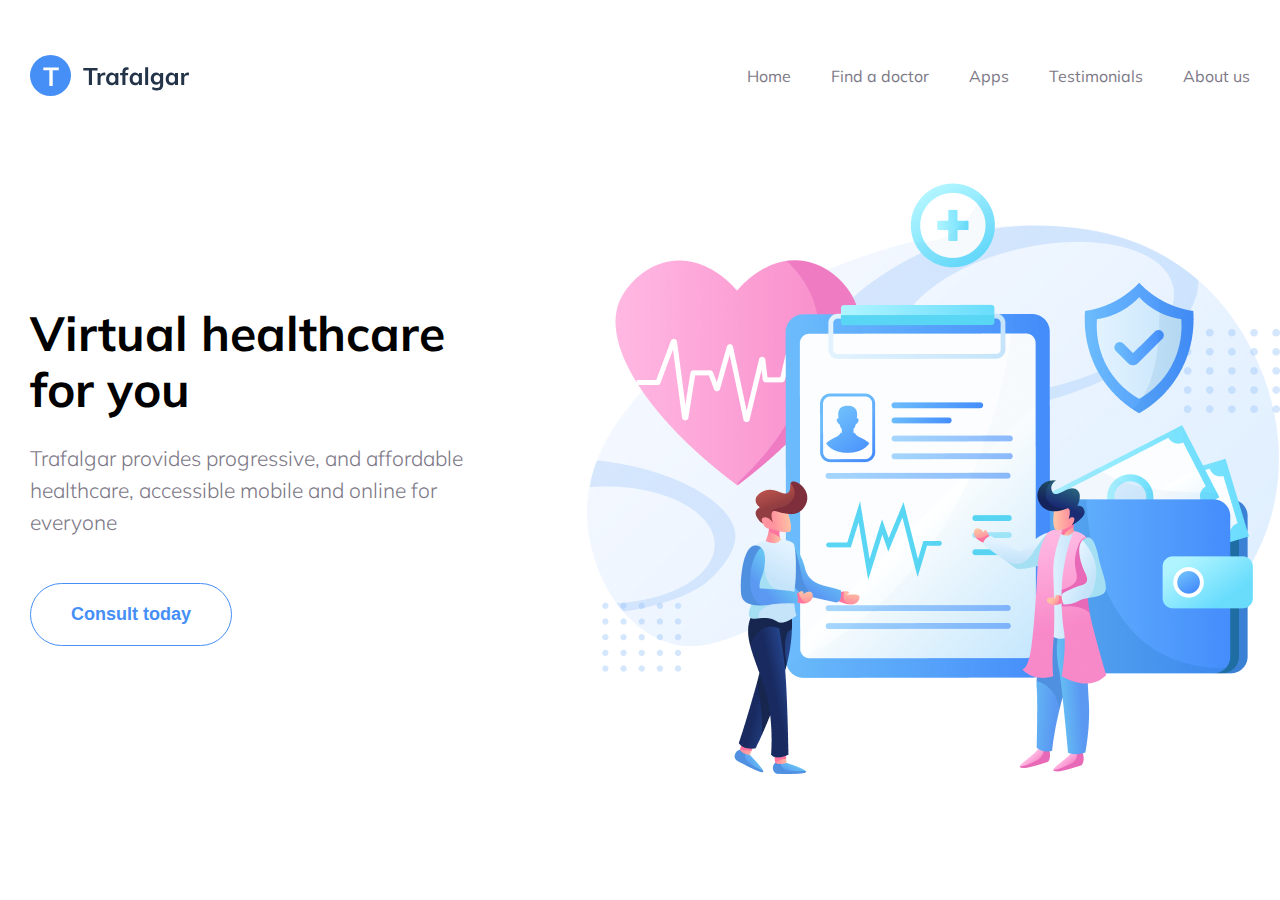
==== trafalgar/index.html @ a42e8eae "header completed" ====
<!DOCTYPE html>
<html lang="en">
<head>
    <meta charset="UTF-8">
    <meta name="viewport" content="width=device-width, initial-scale=1.0">
    <link rel="stylesheet" href="css/reset.css">
    <link rel="stylesheet" href="css/style.css">
    <link rel="preconnect" href="https://fonts.gstatic.com">
    <link href="https://fonts.googleapis.com/css2?family=Mulish:ital,wght@0,300;0,700;1,400&display=swap" rel="stylesheet">
    <title>Trafalgar</title>
</head>
<body>
    <header class="header">
        <div class="header__inner container">
            <img class="header__dots" src="img/header/dots.svg" alt="" >
            <div class="header__top">
                <img class="header__logo" src="img/header/logo.svg" alt="Logo">
                <ul class="header__menu">
                    <li class="header__item"><a href="#" class="header__link">Home</a></li>
                    <li class="header__item"><a href="#" class="header__link">Find a doctor</a></li>
                    <li class="header__item"><a href="#" class="header__link">Apps</a></li>
                    <li class="header__item"><a href="#" class="header__link">Testimonials</a></li>
                    <li class="header__item"><a href="#" class="header__link">About us</a></li>
                </ul>
            </div>
            <div class="header__bottom">
                <div class="header__bottom-left">
                    <h3 class="header__bottom-title title">
                        Virtual healthcare<br>for you
                    </h3>
                    <p class="header__bottom-text">
                        Trafalgar provides progressive, and affordable healthcare, accessible mobile and online for everyone
                    </p>
                    <button class="header__bottom-btn">
                        Consult today
                    </button>
                </div>
                <img class="header__bottom-img" src="img/header/people.png" alt="people">
            </div>
        </div>
    </header>

    
</body>
</html>
---- trafalgar/css/style.css ----
.header__bottom-btn {
  padding: 20px 40px;
  font-weight: bold;
  font-size: 18px;
  border-radius: 55px;
  color: #458FF6;
  border: 1.4px solid #458FF6;
  background-color: transparent;
  outline: none;
  cursor: pointer;
  transition: all .3s;
}

.header__bottom-btn:hover {
  background-color: #458FF6;
  color: #fff;
}

* {
  box-sizing: border-box;
}

a {
  text-decoration: none;
  color: inherit;
}

ul {
  list-style: none;
}

body {
  font-family: "Mulish";
  color: #7D7987;
}

.container {
  width: 1250px;
  margin: 0 auto;
  padding: 0 15px;
}

.title {
  font-weight: bold;
  font-size: 36px;
  line-height: 56px;
  color: #000000;
}

.header {
  padding-top: 55px;
}

.header__inner {
  position: relative;
}

.header__dots {
  position: absolute;
  top: 130px;
  left: -230px;
}

.header__top {
  display: flex;
  justify-content: space-between;
  align-items: center;
  padding-bottom: 80px;
}

.header__logo {
  display: block;
}

.header__menu {
  display: flex;
}

.header__item {
  margin-right: 40px;
  transition: all .3s;
}

.header__item:last-child {
  margin-right: 0;
}

.header__item:hover {
  color: black;
}

.header__bottom {
  display: flex;
  justify-content: space-between;
  align-items: center;
  position: relative;
}

.header__bottom-left {
  width: 40%;
}

.header__bottom-title {
  font-size: 48px;
  margin-bottom: 25px;
}

.header__bottom-text {
  font-weight: 300;
  font-size: 21px;
  line-height: 32px;
  margin-bottom: 45px;
}

.header__bottom-img {
  position: relative;
  right: -30px;
  top: 0;
}
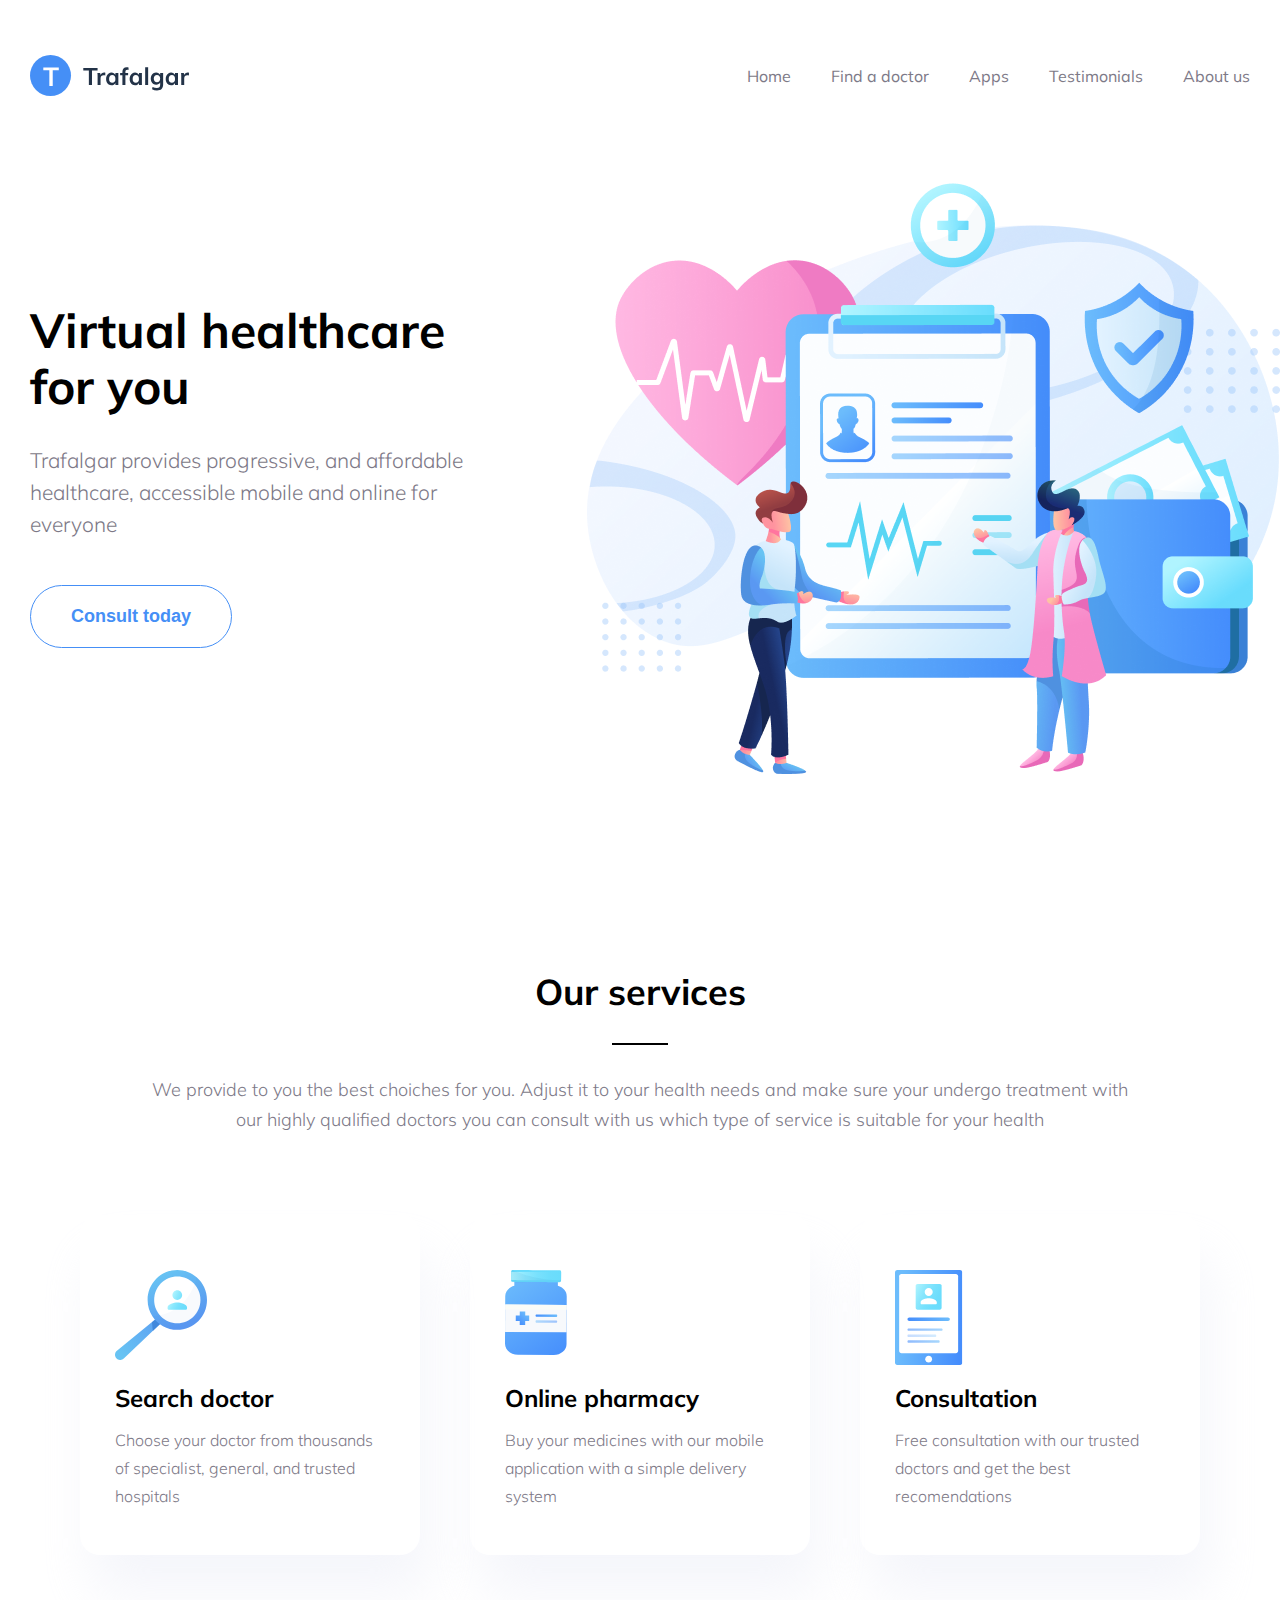
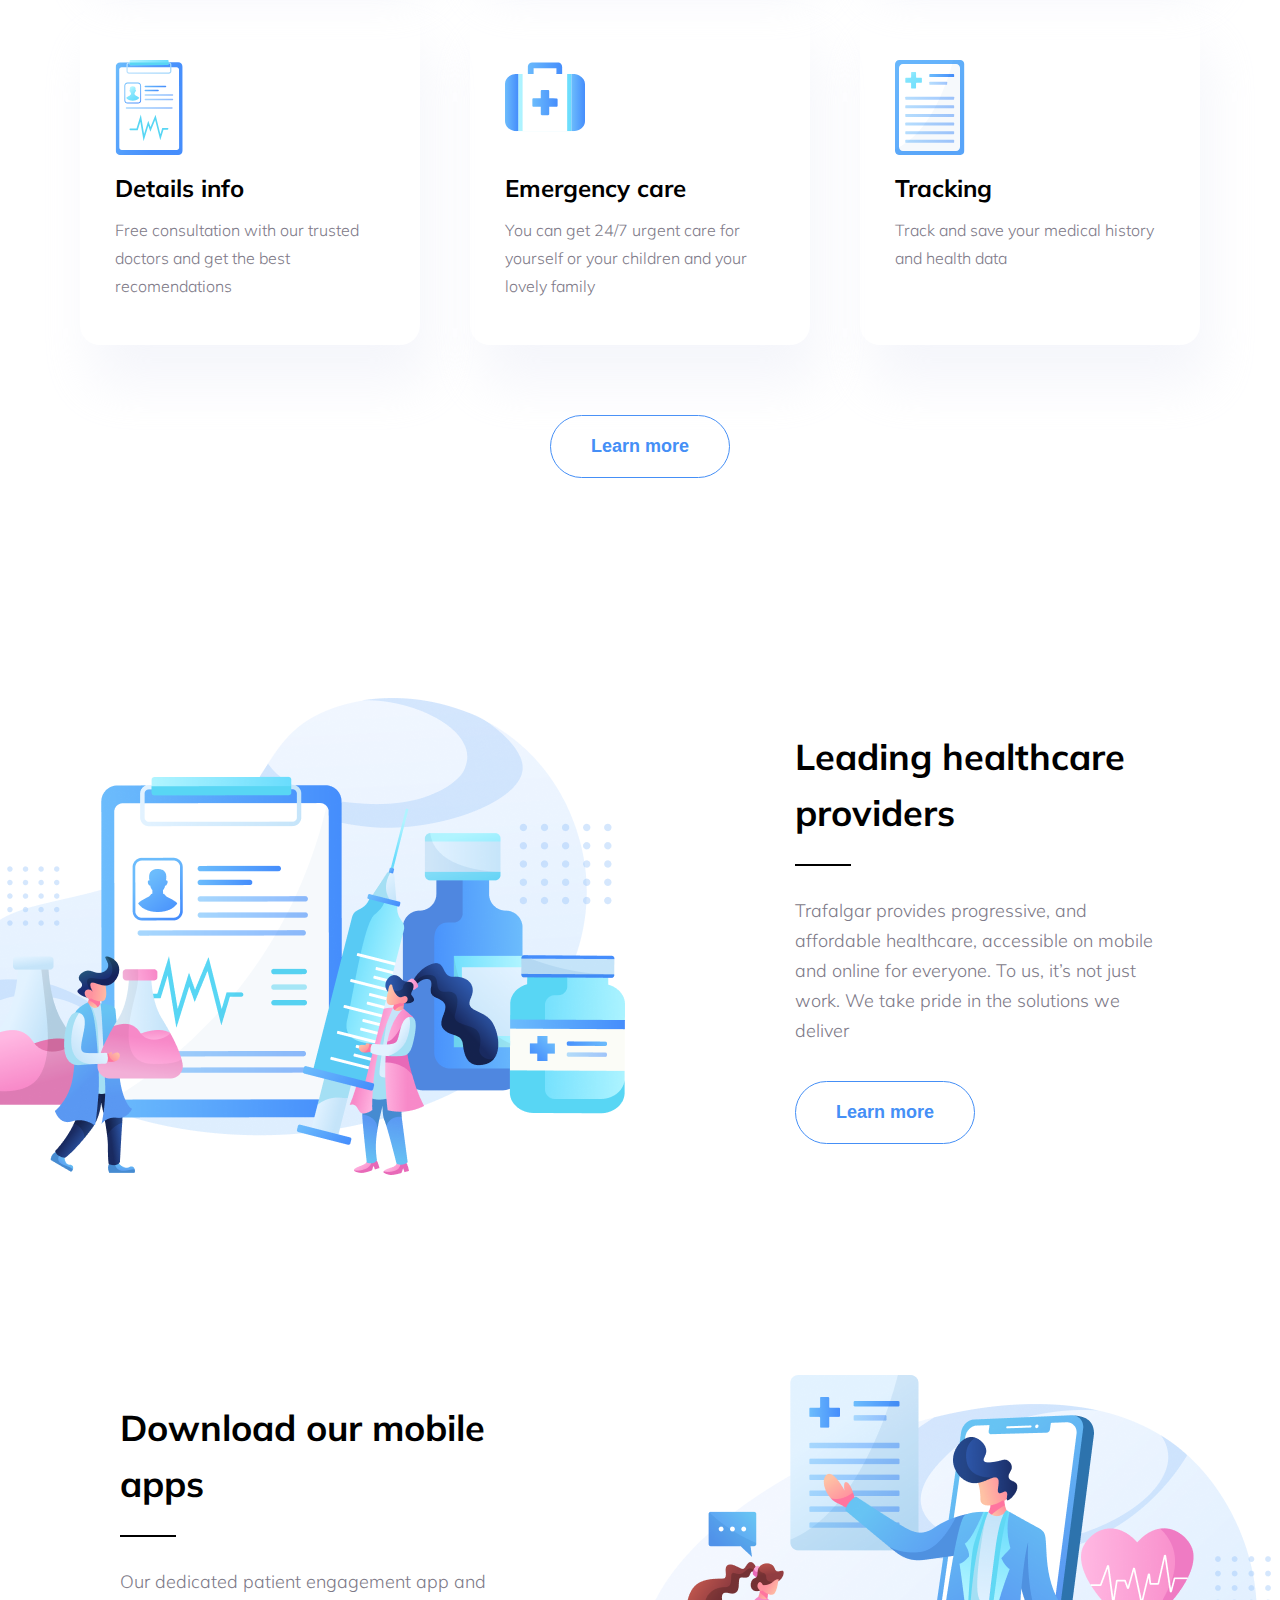
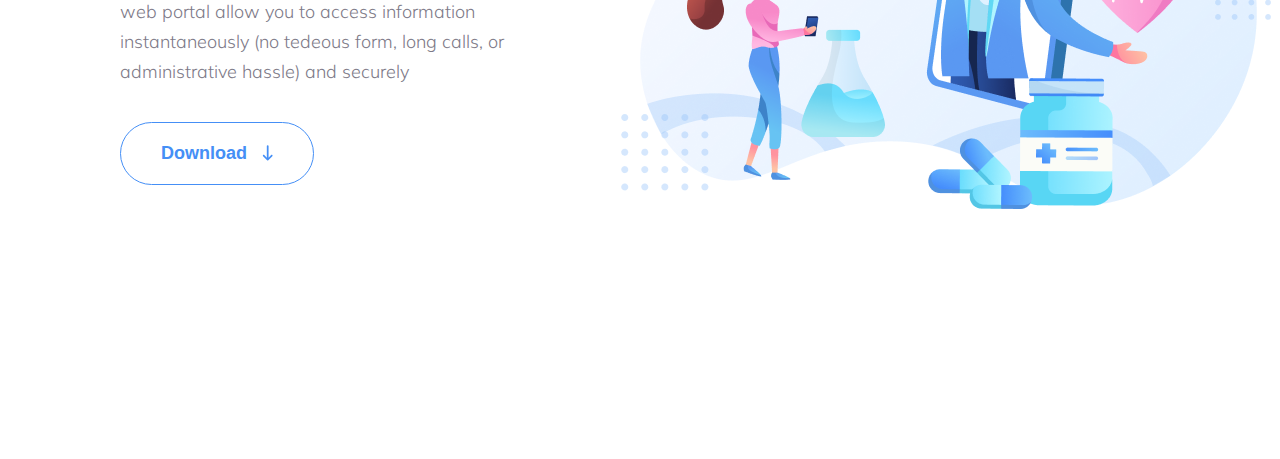
==== commit f8be42af: "added blocks" ====
--- a/trafalgar/index.html
+++ b/trafalgar/index.html
@@ -25,10 +25,10 @@
             </div>
             <div class="header__bottom">
                 <div class="header__bottom-left">
-                    <h3 class="header__bottom-title title">
-                        Virtual healthcare<br>for you
-                    </h3>
-                    <p class="header__bottom-text">
+                    <h2 class="header__bottom-title title">
+                        Virtual healthcare for you
+                    </h2>
+                    <p class="header__bottom-text text">
                         Trafalgar provides progressive, and affordable healthcare, accessible mobile and online for everyone
                     </p>
                     <button class="header__bottom-btn">
@@ -40,6 +40,122 @@
         </div>
     </header>
 
-    
+    <section class="service">
+        <div class="service__inner container">
+            <h3 class="service__title title">
+                Our services
+            </h3>
+            <p class="service__text text">
+                We provide to you the best choiches for you. Adjust it to your health needs and make sure your undergo treatment with our highly qualified doctors you can consult with us which type of service is suitable for your health
+            </p>
+            <div class="service__list">
+                <div class="service__item">
+                    <img class="service__item-img" src="img/service/1.svg" alt="" >
+                    <div>
+                        <h6 class="service__item-title">
+                            Search doctor
+                        </h6>
+                        <p class="service__item-text">
+                            Choose your doctor from thousands of specialist, general, and trusted hospitals
+                        </p>
+                    </div>
+                </div>
+                <div class="service__item">
+                    <img class="service__item-img" src="img/service/2.svg" alt="" >
+                    <div>
+                        <h6 class="service__item-title">
+                            Online pharmacy
+                        </h6>
+                        <p class="service__item-text">
+                            Buy  your medicines with our mobile application with a simple delivery system
+                        </p>
+                    </div>
+                </div>
+                <div class="service__item">
+                    <img class="service__item-img" src="img/service/3.svg" alt="" >
+                    <div>
+                        <h6 class="service__item-title">
+                            Consultation
+                        </h6>
+                        <p class="service__item-text">
+                            Free consultation with our trusted doctors and get the best recomendations
+                        </p>
+                    </div>
+                </div>
+                <div class="service__item">
+                    <img class="service__item-img" src="img/service/4.svg" alt="" >
+                    <div>
+                        <h6 class="service__item-title">
+                            Details info
+                        </h6>
+                        <p class="service__item-text">
+                            Free consultation with our trusted doctors and get the best recomendations
+                        </p>
+                    </div>
+                </div>
+                <div class="service__item">
+                    <img class="service__item-img" src="img/service/5.svg" alt="" >
+                    <div>
+                        <h6 class="service__item-title">
+                            Emergency care
+                        </h6>
+                        <p class="service__item-text">
+                            You can get 24/7 urgent care for yourself or your children and your lovely family
+                        </p>
+                    </div>
+                </div>
+                <div class="service__item">
+                    <img class="service__item-img" src="img/service/6.svg" alt="" >
+                    <div>
+                        <h6 class="service__item-title">
+                            Tracking
+                        </h6>
+                        <p class="service__item-text">
+                            Track and save your medical history and health data
+                        </p>
+                    </div>
+                </div>
+            </div>
+            <button class="service__btn">
+                Learn more
+            </button>
+        </div>
+    </section>
+
+    <section class="provider">
+        <div class="provider__inner container">
+            <div class="provider__list">
+                <div class="provider__item">
+                    <img class="provider__item-img" src="img/provider/1.png" alt="" >
+                    <div>
+                        <h3 class="provider__item-title title">
+                            Leading healthcare providers
+                        </h3>
+                        <p class="provider__item-text text">
+                            Trafalgar provides progressive, and affordable healthcare, accessible on mobile and online for everyone. To us, it’s not just work. We take pride in the solutions we deliver
+                        </p>
+                        <button class="provider__item-btn">
+                            Learn more
+                        </button>
+                    </div>
+                </div>
+                <div class="provider__item">
+                    <img class="provider__item-img" src="img/provider/2.png" alt="" >
+                    <div>
+                        <h3 class="provider__item-title title">
+                            Download our mobile apps
+                        </h3>
+                        <p class="provider__item-text text">
+                            Our dedicated patient engagement app and web portal allow you to access information instantaneously (no tedeous form, long calls, or administrative hassle) and securely
+                        </p>
+                        <button class="provider__item-btn provider__item-btn--download">
+                            <span>Download</span>
+                            <img src="img/provider/download-arrow.svg" alt="">
+                        </button>
+                    </div>
+                </div>
+            </div>
+        </div>
+    </section>
 </body>
 </html>--- a/trafalgar/css/style.css
+++ b/trafalgar/css/style.css
@@ -1,4 +1,4 @@
-.header__bottom-btn {
+.header__bottom-btn, .service__btn, .provider__item-btn {
   padding: 20px 40px;
   font-weight: bold;
   font-size: 18px;
@@ -11,7 +11,7 @@
   transition: all .3s;
 }
 
-.header__bottom-btn:hover {
+.header__bottom-btn:hover, .service__btn:hover, .provider__item-btn:hover {
   background-color: #458FF6;
   color: #fff;
 }
@@ -45,10 +45,31 @@
   font-size: 36px;
   line-height: 56px;
   color: #000000;
+  padding-bottom: 25px;
+  margin-bottom: 30px;
+  position: relative;
+}
+
+.title::after {
+  content: "";
+  position: absolute;
+  width: 56px;
+  height: 2px;
+  background-color: #000;
+  bottom: 0px;
+  left: 50%;
+  transform: translateX(-50%);
+}
+
+.text, .service__item-text {
+  font-weight: 300;
+  font-size: 18px;
+  line-height: 30px;
+  color: #7D7987;
 }
 
 .header {
-  padding-top: 55px;
+  padding: 55px 0px 90px;
 }
 
 .header__inner {
@@ -65,7 +86,7 @@
   display: flex;
   justify-content: space-between;
   align-items: center;
-  padding-bottom: 80px;
+  margin-bottom: 80px;
 }
 
 .header__logo {
@@ -100,13 +121,20 @@
   width: 40%;
 }
 
+.header__bottom .title {
+  padding-bottom: 0;
+}
+
+.header__bottom .title::after {
+  content: "";
+  width: 0;
+}
+
 .header__bottom-title {
   font-size: 48px;
-  margin-bottom: 25px;
 }
 
 .header__bottom-text {
-  font-weight: 300;
   font-size: 21px;
   line-height: 32px;
   margin-bottom: 45px;
@@ -117,3 +145,118 @@
   right: -30px;
   top: 0;
 }
+
+.service {
+  padding: 100px 0;
+}
+
+.service__title, .service__text {
+  text-align: center;
+}
+
+.service__text {
+  width: 80%;
+  margin: 0 auto;
+  margin-bottom: 80px;
+}
+
+.service__list {
+  display: grid;
+  grid-template-columns: repeat(3, 1fr);
+  gap: 50px;
+  margin: 0px 50px 70px;
+}
+
+.service__item {
+  display: grid;
+  grid-template-rows: 100px 1fr;
+  padding: 55px 45px 45px 35px;
+  box-shadow: 10px 40px 50px rgba(229, 233, 246, 0.4);
+  border-radius: 20px;
+}
+
+.service__item-title {
+  font-weight: bold;
+  font-size: 24px;
+  line-height: 56px;
+  color: #000000;
+}
+
+.service__item-text {
+  font-size: 16px;
+  line-height: 28px;
+}
+
+.service__btn {
+  display: block;
+  margin: 0 auto;
+}
+
+.provider {
+  padding: 120px 0 250px;
+}
+
+.provider__list {
+  display: grid;
+  gap: 200px;
+}
+
+.provider__item {
+  display: flex;
+  align-items: center;
+}
+
+.provider__item-img {
+  position: relative;
+  margin-right: 115px;
+}
+
+.provider__item-text {
+  margin-bottom: 35px;
+}
+
+.provider__item-btn--download {
+  display: flex;
+  align-items: center;
+}
+
+.provider__item-btn--download > span {
+  display: block;
+  margin-right: 15px;
+}
+
+.provider__item-btn--download > img {
+  display: block;
+}
+
+.provider__item-btn--download:hover > img {
+  content: url("../img/provider/download-arrow2.svg");
+}
+
+.provider__item:nth-child(odd) > div {
+  margin-right: 75px;
+}
+
+.provider__item:nth-child(odd) > img {
+  left: -55px;
+}
+
+.provider__item:nth-child(even) {
+  flex-direction: row-reverse;
+  justify-content: space-between;
+}
+
+.provider__item:nth-child(even) > div {
+  margin-left: 90px;
+  margin-right: 70px;
+}
+
+.provider__item:nth-child(even) > img {
+  right: -25px;
+  margin-right: 0;
+}
+
+.provider__item .title::after {
+  content: "";
+  left: 28px;
+}
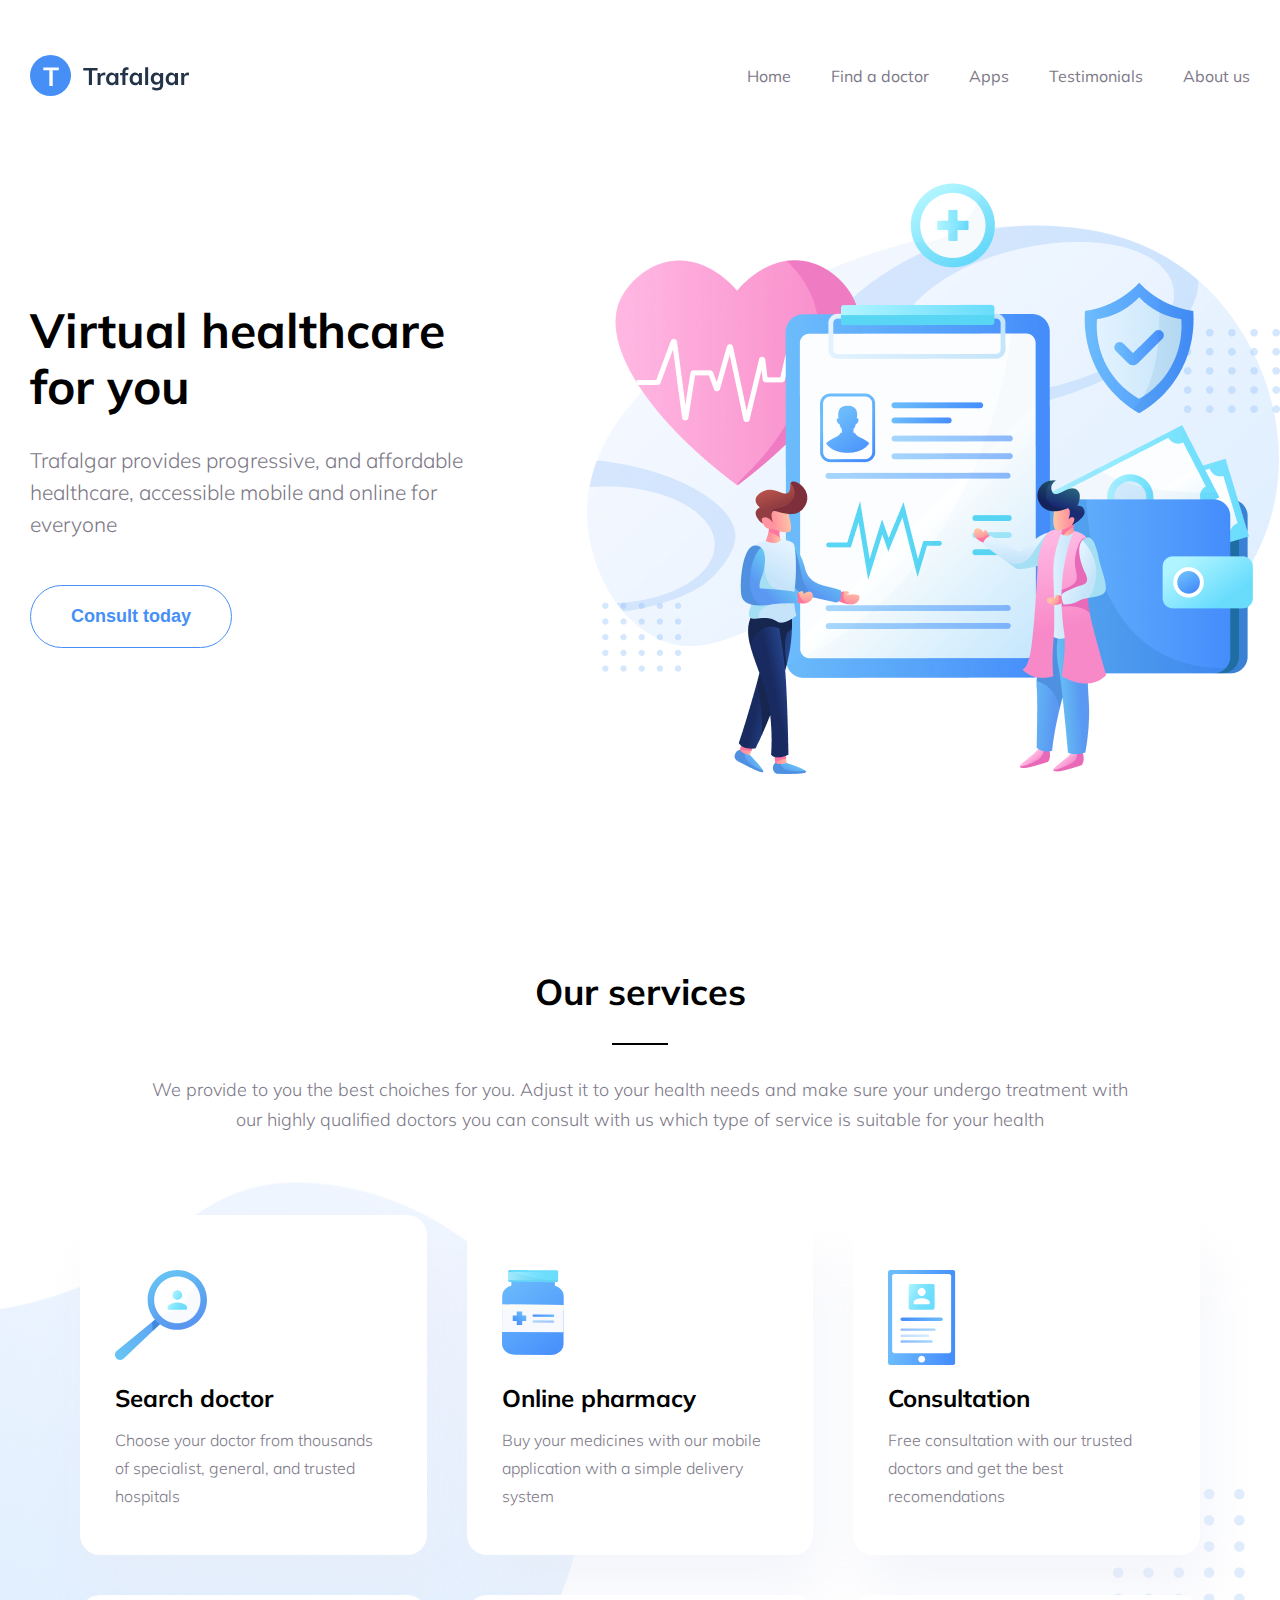
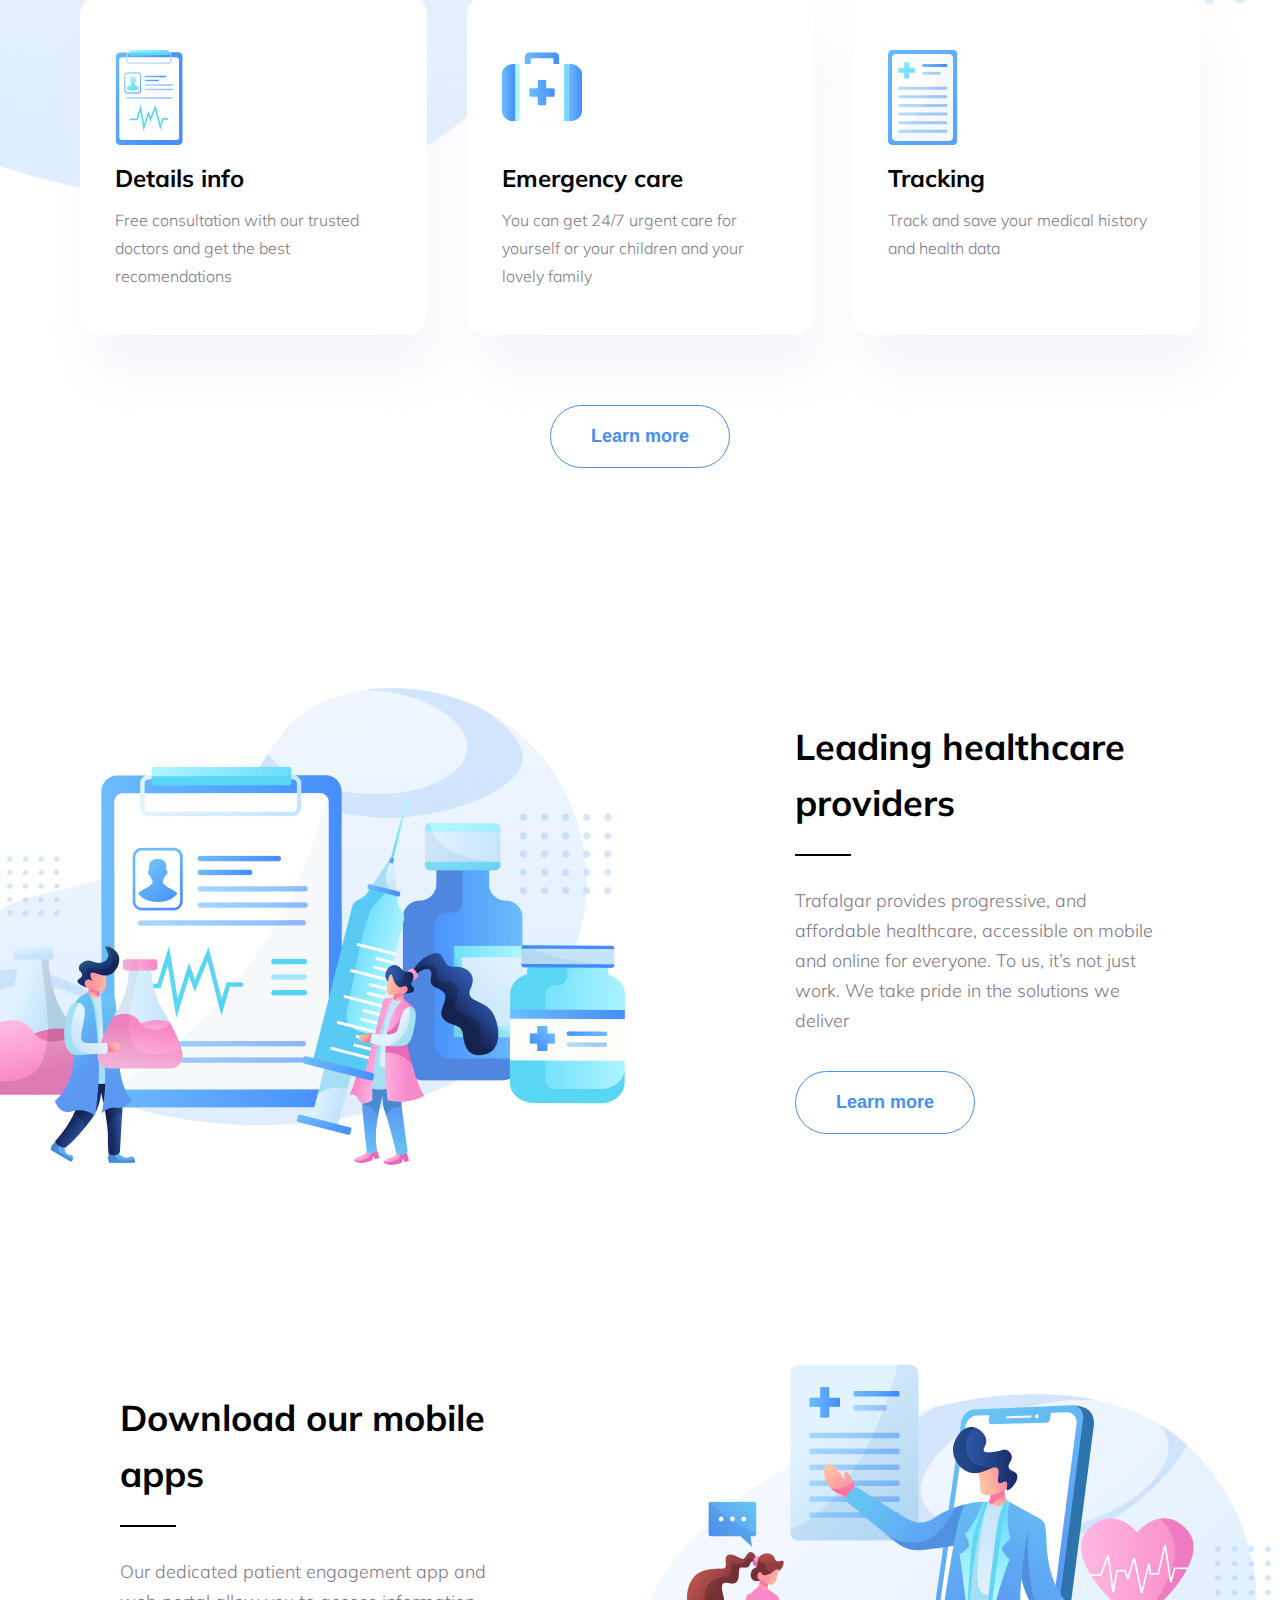
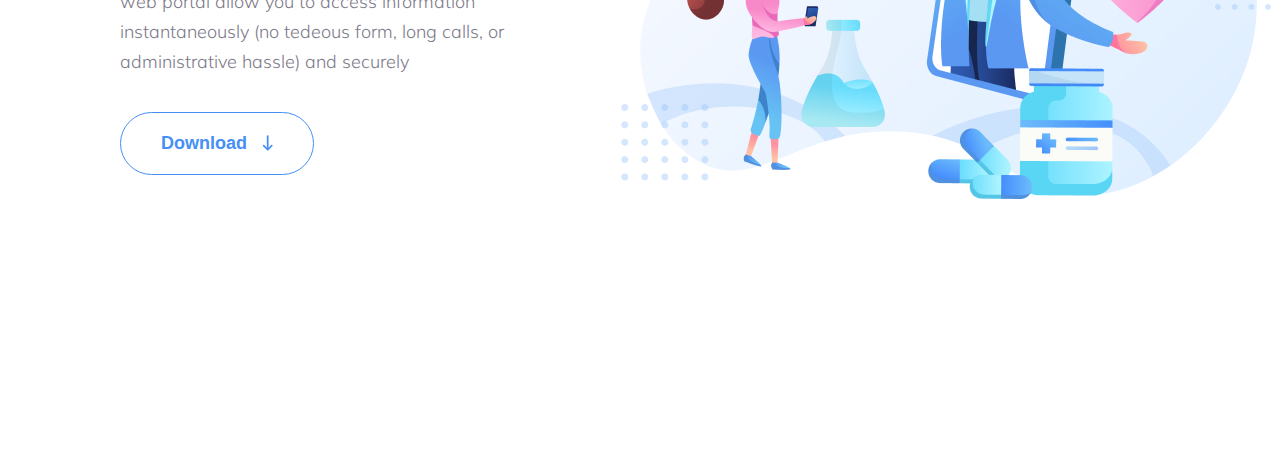
==== commit b35ebd06: "added bg" ====
--- a/trafalgar/index.html
+++ b/trafalgar/index.html
@@ -42,6 +42,8 @@
 
     <section class="service">
         <div class="service__inner container">
+            
+
             <h3 class="service__title title">
                 Our services
             </h3>
@@ -119,6 +121,9 @@
             <button class="service__btn">
                 Learn more
             </button>
+            
+            <img class="service__inner-dots" src="img/service/dots.png" alt="">
+            <img class="service__inner-drop" src="img/service/bg-img.png" alt="">
         </div>
     </section>
 
--- a/trafalgar/css/style.css
+++ b/trafalgar/css/style.css
@@ -150,6 +150,25 @@
   padding: 100px 0;
 }
 
+.service__inner {
+  position: relative;
+}
+
+.service__inner-dots {
+  position: absolute;
+  right: 20px;
+  bottom: 42%;
+  z-index: -1;
+}
+
+.service__inner-drop {
+  position: absolute;
+  top: 45%;
+  transform: translateY(-45%);
+  left: -30%;
+  z-index: -1;
+}
+
 .service__title, .service__text {
   text-align: center;
 }
@@ -163,7 +182,7 @@
 .service__list {
   display: grid;
   grid-template-columns: repeat(3, 1fr);
-  gap: 50px;
+  gap: 40px;
   margin: 0px 50px 70px;
 }
 
@@ -172,6 +191,7 @@
   grid-template-rows: 100px 1fr;
   padding: 55px 45px 45px 35px;
   box-shadow: 10px 40px 50px rgba(229, 233, 246, 0.4);
+  background: #FFFFFF;
   border-radius: 20px;
 }
 
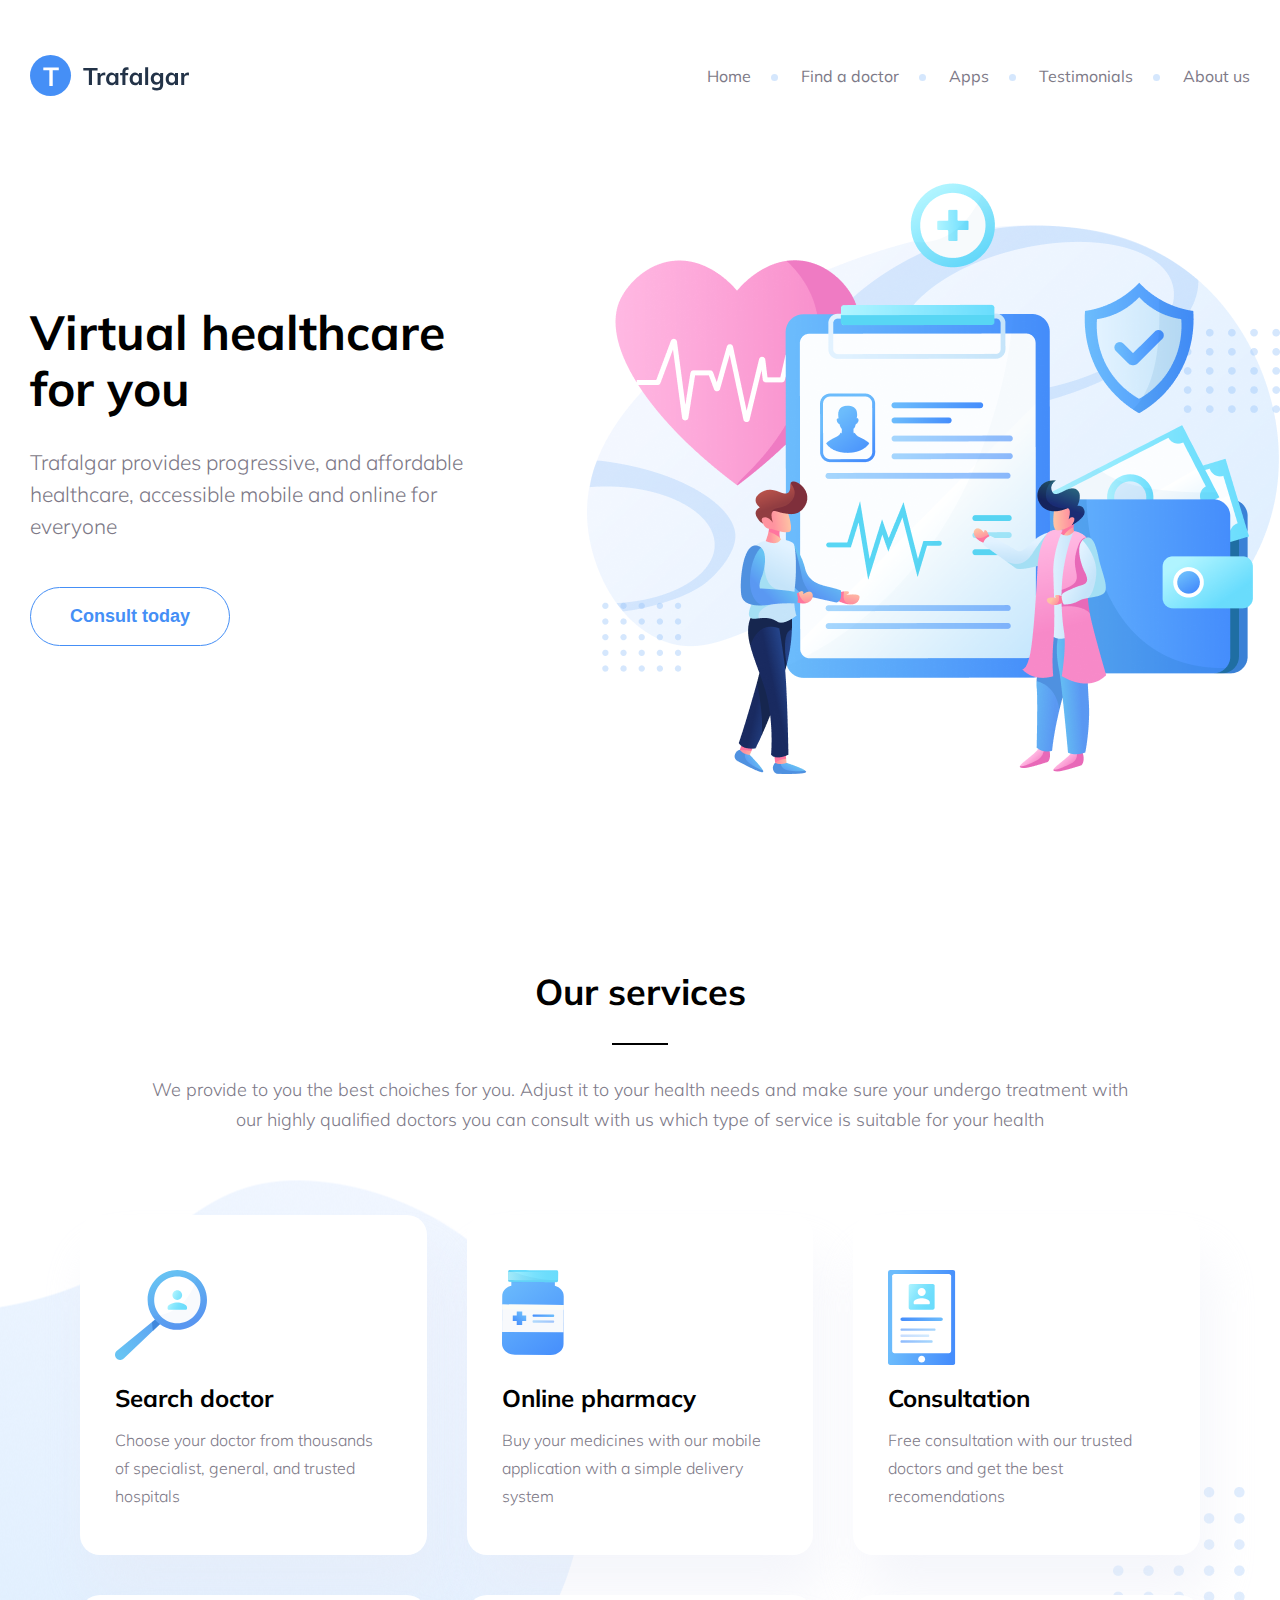
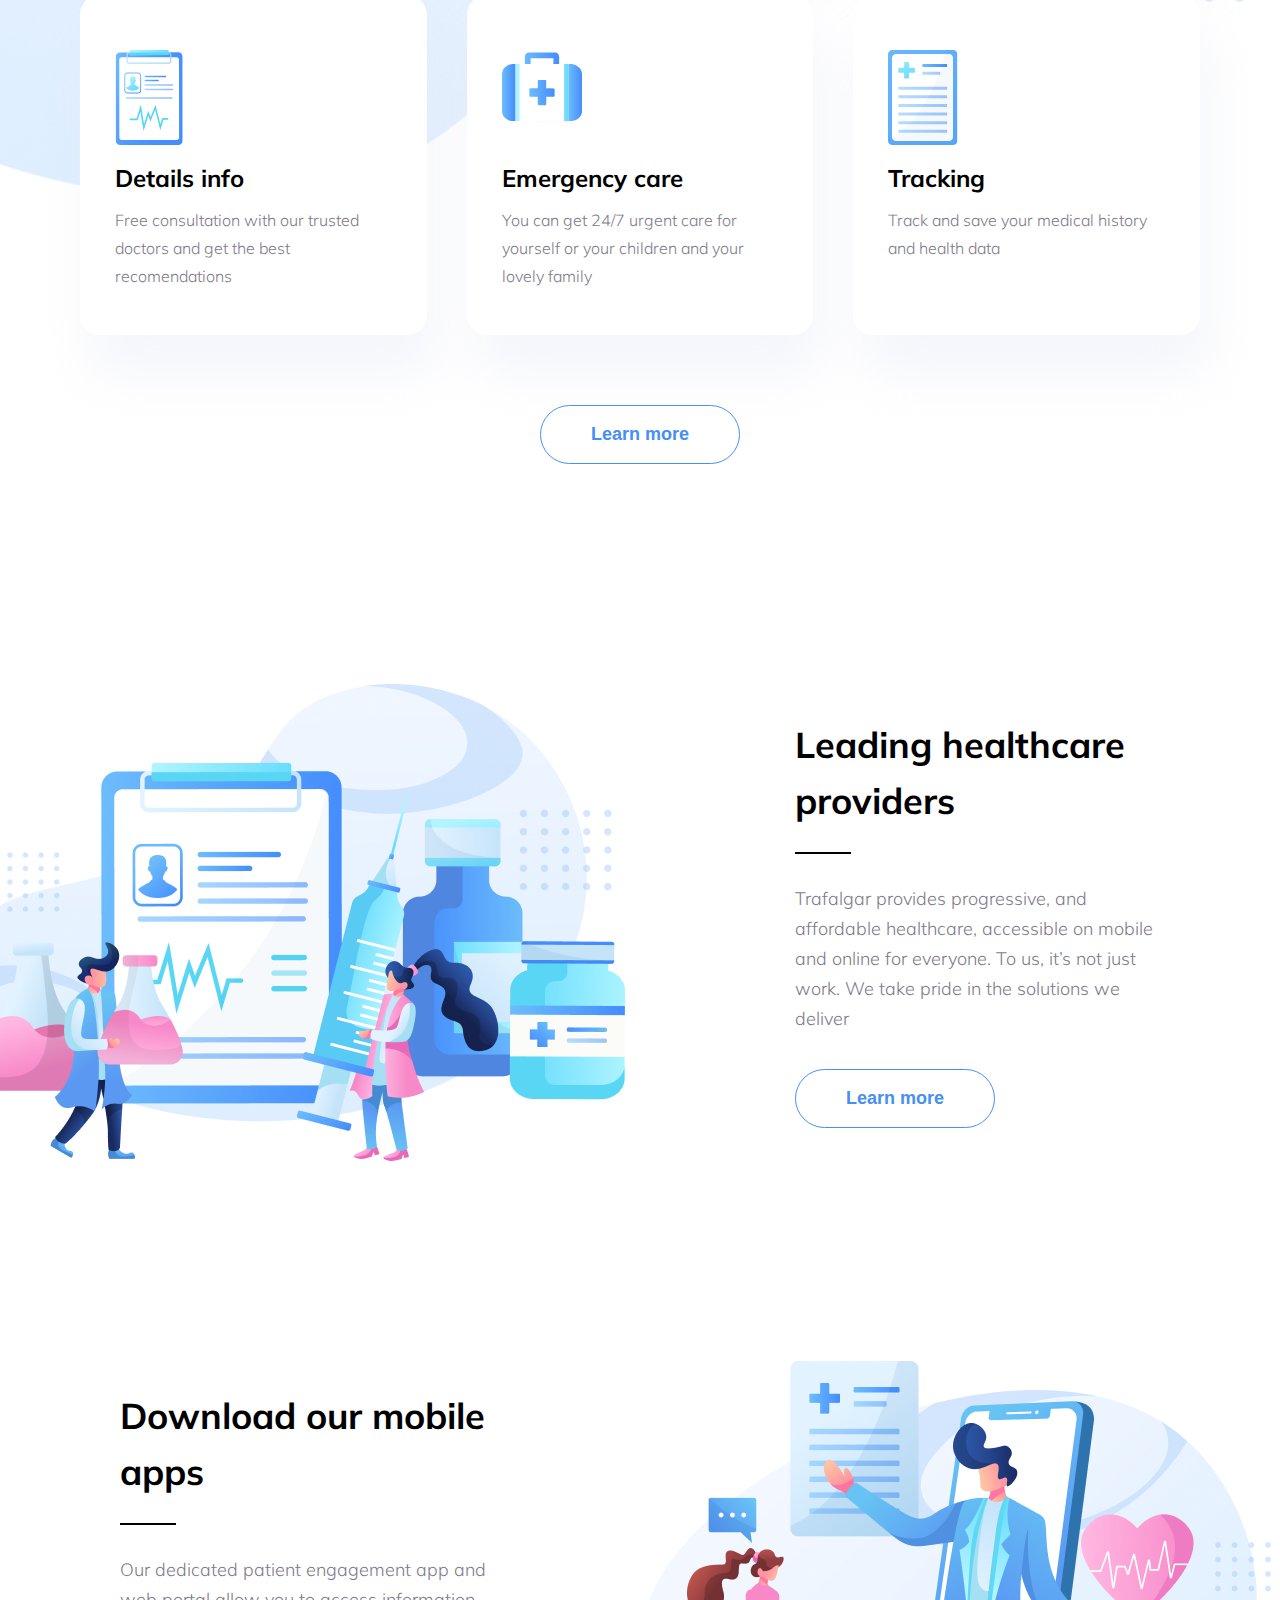
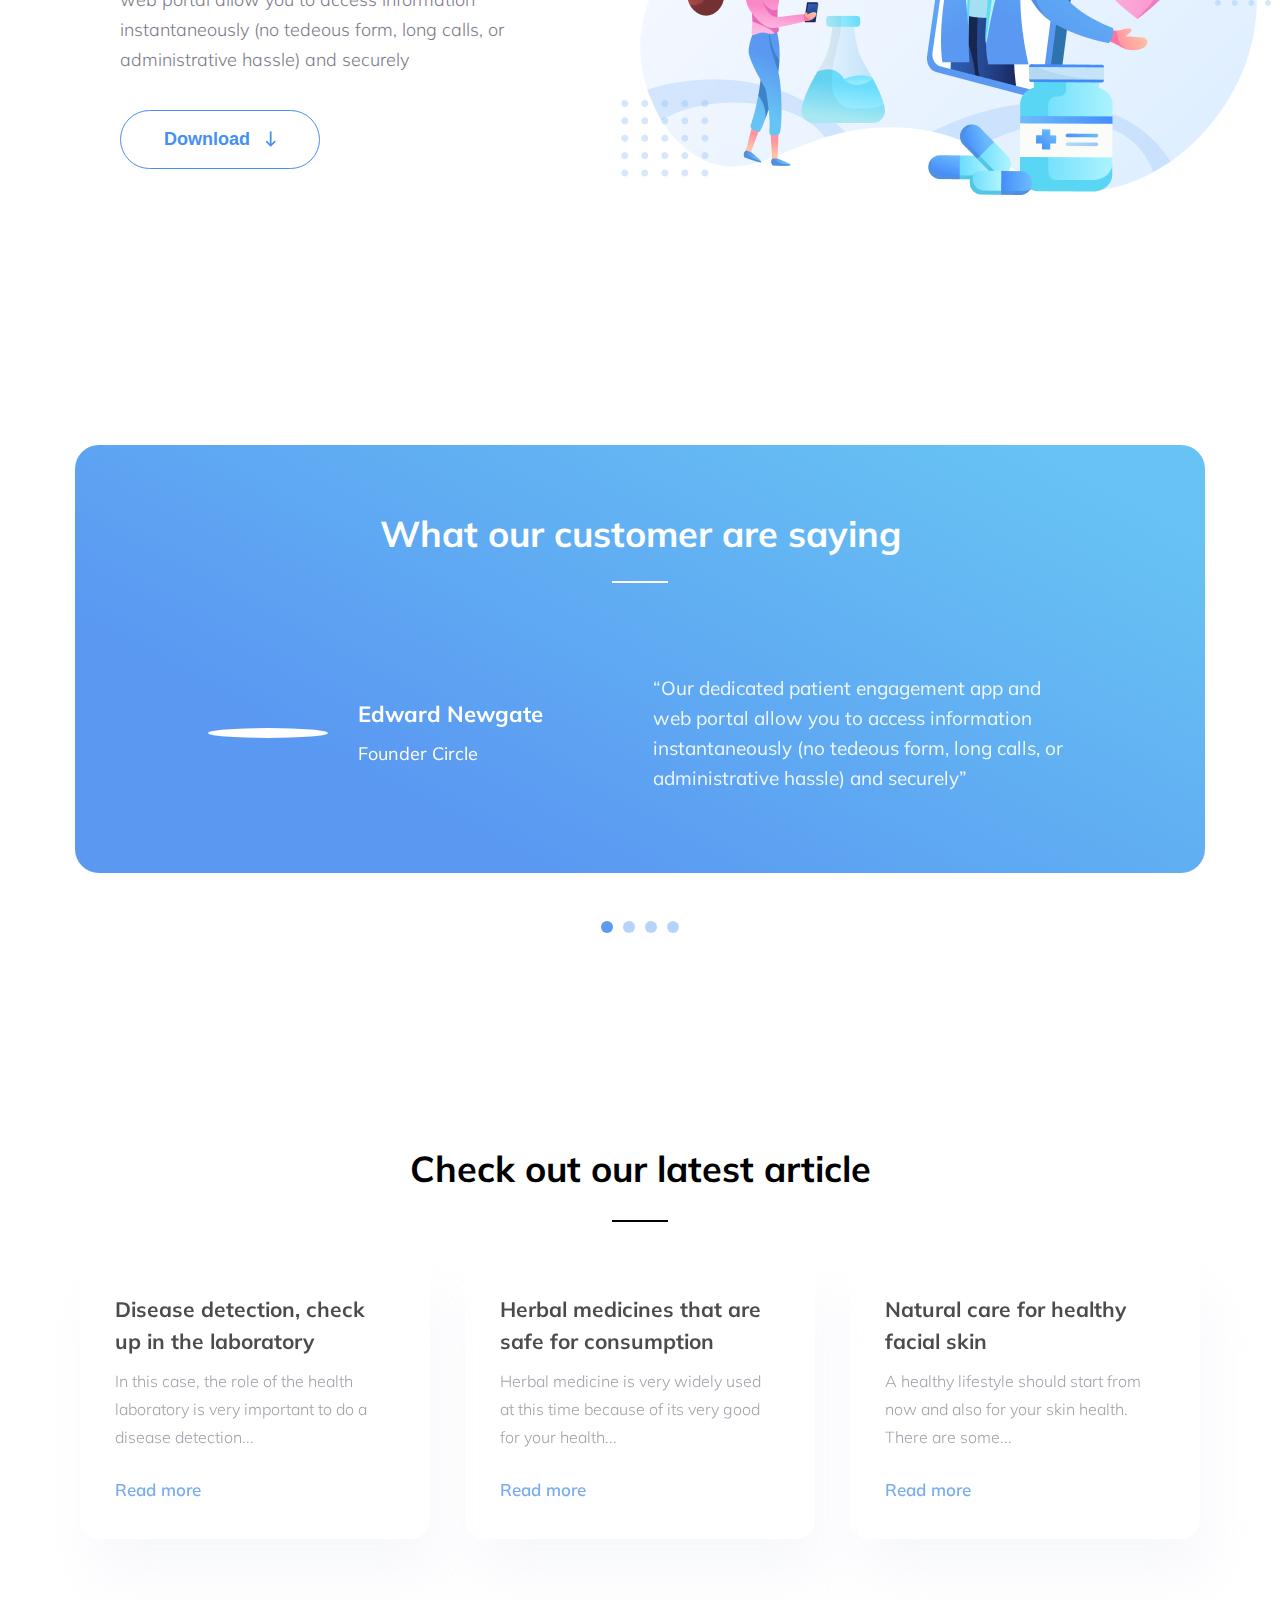
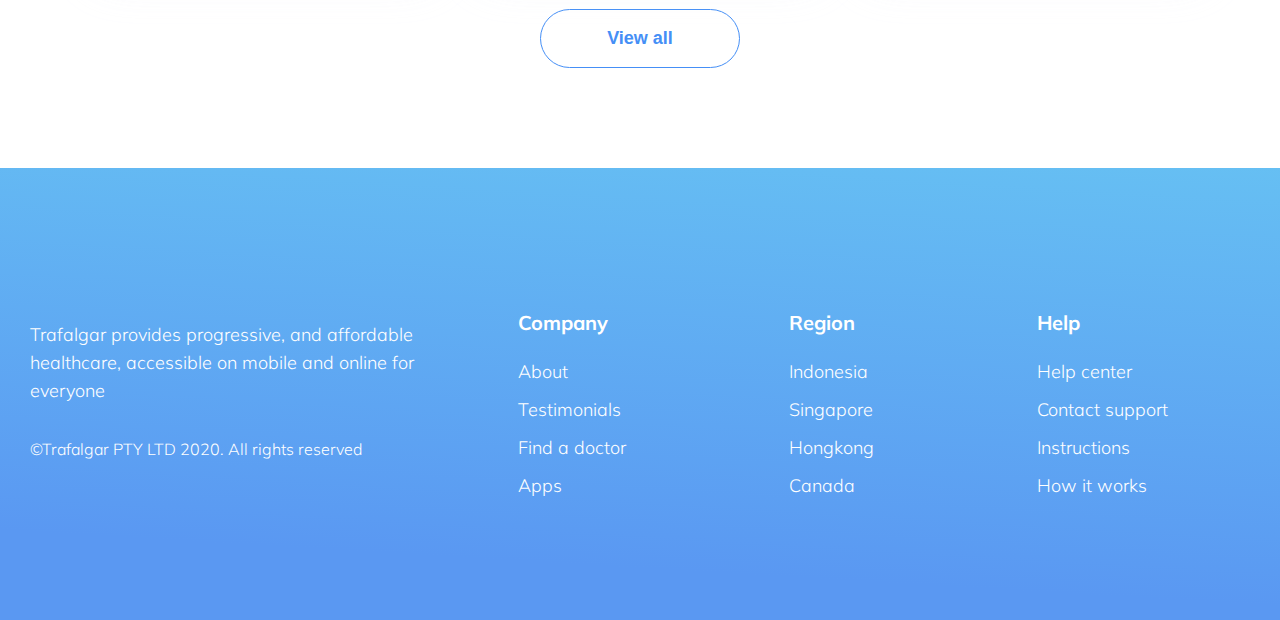
==== commit f8d27d31: "slider" ====
--- a/trafalgar/index.html
+++ b/trafalgar/index.html
@@ -1,18 +1,21 @@
 <!DOCTYPE html>
 <html lang="en">
+
 <head>
     <meta charset="UTF-8">
     <meta name="viewport" content="width=device-width, initial-scale=1.0">
     <link rel="stylesheet" href="css/reset.css">
     <link rel="stylesheet" href="css/style.css">
     <link rel="preconnect" href="https://fonts.gstatic.com">
-    <link href="https://fonts.googleapis.com/css2?family=Mulish:ital,wght@0,300;0,700;1,400&display=swap" rel="stylesheet">
+    <link href="https://fonts.googleapis.com/css2?family=Mulish:ital,wght@0,300;0,700;1,400&display=swap"
+        rel="stylesheet">
     <title>Trafalgar</title>
 </head>
+
 <body>
     <header class="header">
         <div class="header__inner container">
-            <img class="header__dots" src="img/header/dots.svg" alt="" >
+            <img class="header__dots" src="img/header/dots.svg" alt="">
             <div class="header__top">
                 <img class="header__logo" src="img/header/logo.svg" alt="Logo">
                 <ul class="header__menu">
@@ -29,7 +32,8 @@
                         Virtual healthcare for you
                     </h2>
                     <p class="header__bottom-text text">
-                        Trafalgar provides progressive, and affordable healthcare, accessible mobile and online for everyone
+                        Trafalgar provides progressive, and affordable healthcare, accessible mobile and online for
+                        everyone
                     </p>
                     <button class="header__bottom-btn">
                         Consult today
@@ -42,17 +46,17 @@
 
     <section class="service">
         <div class="service__inner container">
-            
-
             <h3 class="service__title title">
                 Our services
             </h3>
             <p class="service__text text">
-                We provide to you the best choiches for you. Adjust it to your health needs and make sure your undergo treatment with our highly qualified doctors you can consult with us which type of service is suitable for your health
+                We provide to you the best choiches for you. Adjust it to your health needs and make sure your undergo
+                treatment with our highly qualified doctors you can consult with us which type of service is suitable
+                for your health
             </p>
             <div class="service__list">
                 <div class="service__item">
-                    <img class="service__item-img" src="img/service/1.svg" alt="" >
+                    <img class="service__item-img" src="img/service/1.svg" alt="">
                     <div>
                         <h6 class="service__item-title">
                             Search doctor
@@ -63,18 +67,18 @@
                     </div>
                 </div>
                 <div class="service__item">
-                    <img class="service__item-img" src="img/service/2.svg" alt="" >
+                    <img class="service__item-img" src="img/service/2.svg" alt="">
                     <div>
                         <h6 class="service__item-title">
                             Online pharmacy
                         </h6>
                         <p class="service__item-text">
-                            Buy  your medicines with our mobile application with a simple delivery system
-                        </p>
-                    </div>
-                </div>
-                <div class="service__item">
-                    <img class="service__item-img" src="img/service/3.svg" alt="" >
+                            Buy your medicines with our mobile application with a simple delivery system
+                        </p>
+                    </div>
+                </div>
+                <div class="service__item">
+                    <img class="service__item-img" src="img/service/3.svg" alt="">
                     <div>
                         <h6 class="service__item-title">
                             Consultation
@@ -85,7 +89,7 @@
                     </div>
                 </div>
                 <div class="service__item">
-                    <img class="service__item-img" src="img/service/4.svg" alt="" >
+                    <img class="service__item-img" src="img/service/4.svg" alt="">
                     <div>
                         <h6 class="service__item-title">
                             Details info
@@ -96,7 +100,7 @@
                     </div>
                 </div>
                 <div class="service__item">
-                    <img class="service__item-img" src="img/service/5.svg" alt="" >
+                    <img class="service__item-img" src="img/service/5.svg" alt="">
                     <div>
                         <h6 class="service__item-title">
                             Emergency care
@@ -107,7 +111,7 @@
                     </div>
                 </div>
                 <div class="service__item">
-                    <img class="service__item-img" src="img/service/6.svg" alt="" >
+                    <img class="service__item-img" src="img/service/6.svg" alt="">
                     <div>
                         <h6 class="service__item-title">
                             Tracking
@@ -121,7 +125,7 @@
             <button class="service__btn">
                 Learn more
             </button>
-            
+
             <img class="service__inner-dots" src="img/service/dots.png" alt="">
             <img class="service__inner-drop" src="img/service/bg-img.png" alt="">
         </div>
@@ -131,13 +135,14 @@
         <div class="provider__inner container">
             <div class="provider__list">
                 <div class="provider__item">
-                    <img class="provider__item-img" src="img/provider/1.png" alt="" >
+                    <img class="provider__item-img" src="img/provider/1.png" alt="">
                     <div>
                         <h3 class="provider__item-title title">
                             Leading healthcare providers
                         </h3>
                         <p class="provider__item-text text">
-                            Trafalgar provides progressive, and affordable healthcare, accessible on mobile and online for everyone. To us, it’s not just work. We take pride in the solutions we deliver
+                            Trafalgar provides progressive, and affordable healthcare, accessible on mobile and online
+                            for everyone. To us, it’s not just work. We take pride in the solutions we deliver
                         </p>
                         <button class="provider__item-btn">
                             Learn more
@@ -145,13 +150,14 @@
                     </div>
                 </div>
                 <div class="provider__item">
-                    <img class="provider__item-img" src="img/provider/2.png" alt="" >
+                    <img class="provider__item-img" src="img/provider/2.png" alt="">
                     <div>
                         <h3 class="provider__item-title title">
                             Download our mobile apps
                         </h3>
                         <p class="provider__item-text text">
-                            Our dedicated patient engagement app and web portal allow you to access information instantaneously (no tedeous form, long calls, or administrative hassle) and securely
+                            Our dedicated patient engagement app and web portal allow you to access information
+                            instantaneously (no tedeous form, long calls, or administrative hassle) and securely
                         </p>
                         <button class="provider__item-btn provider__item-btn--download">
                             <span>Download</span>
@@ -160,7 +166,202 @@
                     </div>
                 </div>
             </div>
+            <img class="provider__inner-dots" src="img/provider/dots.png" alt="">
         </div>
     </section>
+
+    <section class="feedback">
+        <div class="feedback__inner container">
+            <div class="feedback__block">
+                <h4 class="feedback__title title">
+                    What our customer are saying
+                </h4>
+                <div class="feedback__slider">
+                    <div class="feedback__item">
+                        <img class="feedback__item-img" src="img/feedback/1.jpg" alt="">
+                        <div>
+                            <p class="feedback__item-name">
+                                Edward Newgate
+                            </p>
+                            <p class="feedback__item-position">
+                                Founder Circle
+                            </p>
+                        </div>
+                        <p class="feedback__item-text">
+                            “Our dedicated patient engagement app and web portal allow you to access information
+                            instantaneously (no tedeous form, long calls, or administrative hassle) and securely”
+                        </p>
+                    </div>
+                    <div class="feedback__item">
+                        <img class="feedback__item-img" src="img/feedback/2.jpg" alt="">
+                        <div>
+                            <p class="feedback__item-name">
+                                Vlad Sydorchuk
+                            </p>
+                            <p class="feedback__item-position">
+                                ITEA
+                            </p>
+                        </div>
+                        <p class="feedback__item-text">
+                            “Our dedicated patient engagement app and web portal allow you to access information
+                            instantaneously (no tedeous form, long calls, or administrative hassle) and securely”
+                        </p>
+                    </div>
+                    <div class="feedback__item">
+                        <img class="feedback__item-img" src="img/feedback/3.jpg" alt="">
+                        <div>
+                            <p class="feedback__item-name">
+                                Idris Elba
+                            </p>
+                            <p class="feedback__item-position">
+                                Vox
+                            </p>
+                        </div>
+                        <p class="feedback__item-text">
+                            “Our dedicated patient engagement app and web portal allow you to access information
+                            instantaneously (no tedeous form, long calls, or administrative hassle) and securely”
+                        </p>
+                    </div>
+                    <div class="feedback__item">
+                        <img class="feedback__item-img" src="img/feedback/4.jpg" alt="">
+                        <div>
+                            <p class="feedback__item-name">
+                                Kate Mornac
+                            </p>
+                            <p class="feedback__item-position">
+                                BMJ
+                            </p>
+                        </div>
+                        <p class="feedback__item-text">
+                            “Our dedicated patient engagement app and web portal allow you to access information
+                            instantaneously (no tedeous form, long calls, or administrative hassle) and securely”
+                        </p>
+                    </div>
+
+                </div>
+
+            </div>
+
+            <div class="feedback__nav">
+                <button type="button" class="slick-prev" id="prev"></button>
+                <div class="feedback__dots"></div>
+                <button type="button" class="slick-next" id="next"></button>
+            </div>
+        </div>
+    </section>
+
+    <section class="info">
+        <div class="info__inner container">
+            <h3 class="info__title title">
+                Check out our latest article
+            </h3>
+            <div class="info__list">
+                <div class="info__item">
+                    <img class="info__item-img" src="img/info/1.jpg" alt="">
+                    <div class="info__item-bottom">
+                        <h4 class="info__item-title">
+                            Disease detection, check up in the laboratory
+                        </h4>
+                        <p class="info__item-text text">
+                            In this case, the role of the health laboratory is very important to do a disease
+                            detection...
+                        </p>
+                        <a class="info__item-link" href="#">Read more</a>
+                    </div>
+                </div>
+                <div class="info__item">
+                    <img class="info__item-img" src="img/info/2.jpg" alt="">
+                    <div class="info__item-bottom">
+                        <h4 class="info__item-title">
+                            Herbal medicines that are safe for consumption
+                        </h4>
+                        <p class="info__item-text text">
+                            Herbal medicine is very widely used at this time because of its very good for your health...
+                        </p>
+                        <a class="info__item-link" href="#">Read more</a>
+                    </div>
+                </div>
+                <div class="info__item">
+                    <img class="info__item-img" src="img/info/3.jpg" alt="">
+                    <div class="info__item-bottom">
+                        <h4 class="info__item-title">
+                            Natural care for healthy facial skin
+                        </h4>
+                        <p class="info__item-text text">
+                            A healthy lifestyle should start from now and also for your skin health. There are some...
+                        </p>
+                        <a class="info__item-link" href="#">Read more</a>
+                    </div>
+                </div>
+            </div>
+            <button class="info__btn">
+                View all
+            </button>
+
+            <img class="info__bg-dots" src="img/info/dots.png" alt="">
+            <img class="info__bg-drop" src="img/info/drop.png" alt="">
+        </div>
+    </section>
+
+    <footer class="footer">
+        <div class="footer__inner container">
+            <div class="footer__copyright">
+                <img src="img/footer/logo.svg" alt="" class="footer__copyright-logo">
+                <p class="footer__copyright-text">
+                    Trafalgar provides progressive, and affordable healthcare, accessible on mobile and online for
+                    everyone
+                </p>
+                <p class="footer__copyright-right">
+                    ©Trafalgar PTY LTD 2020. All rights reserved
+                </p>
+            </div>
+            <ul class="footer__menu">
+                <li class="footer__menu-item">
+                    <p class="footer__menu-title">
+                        Company
+                    </p>
+                    <ul>
+                        <li><a href="#">About</a></li>
+                        <li><a href="#">Testimonials</a></li>
+                        <li><a href="#">Find a doctor</a></li>
+                        <li><a href="#">Apps</a></li>
+                    </ul>
+                </li>
+                <li class="footer__menu-item">
+                    <p class="footer__menu-title">
+                        Region
+                    </p>
+                    <ul>
+                        <li><a href="#">Indonesia</a></li>
+                        <li><a href="#">Singapore</a></li>
+                        <li><a href="#">Hongkong</a></li>
+                        <li><a href="#">Canada</a></li>
+                    </ul>
+                </li>
+                <li class="footer__menu-item">
+                    <p class="footer__menu-title">
+                        Help
+                    </p>
+                    <ul>
+                        <li><a href="#">Help center</a></li>
+                        <li><a href="#">Contact support</a></li>
+                        <li><a href="#">Instructions</a></li>
+                        <li><a href="#">How it works</a></li>
+                    </ul>
+                </li>
+            </ul>
+
+            <img class="footer__dots-right" src="img/footer/dots-blue.png" alt="">
+            <img class="footer__dots-left" src="img/footer/dots-white.png" alt="">
+        </div>
+    </footer>
+
+    <!-- jQuery -->
+    <script src="https://code.jquery.com/jquery-3.5.1.min.js"></script>
+    <!-- Slick -->
+    <script src="js/slick.min.js"></script>
+    <!-- JS -->
+    <script src="js/script.js"></script>
 </body>
+
 </html>--- a/trafalgar/css/style.css
+++ b/trafalgar/css/style.css
@@ -1,5 +1,6 @@
-.header__bottom-btn, .service__btn, .provider__item-btn {
-  padding: 20px 40px;
+.header__bottom-btn, .service__btn, .provider__item-btn, .info__btn {
+  padding: 18px 0px;
+  width: 200px;
   font-weight: bold;
   font-size: 18px;
   border-radius: 55px;
@@ -11,7 +12,7 @@
   transition: all .3s;
 }
 
-.header__bottom-btn:hover, .service__btn:hover, .provider__item-btn:hover {
+.header__bottom-btn:hover, .service__btn:hover, .provider__item-btn:hover, .info__btn:hover {
   background-color: #458FF6;
   color: #fff;
 }
@@ -32,6 +33,7 @@
 body {
   font-family: "Mulish";
   color: #7D7987;
+  overflow-x: hidden;
 }
 
 .container {
@@ -98,16 +100,33 @@
 }
 
 .header__item {
-  margin-right: 40px;
+  margin-right: 50px;
   transition: all .3s;
+  position: relative;
 }
 
 .header__item:last-child {
   margin-right: 0;
 }
 
+.header__item:last-child::after {
+  content: "";
+  display: none;
+}
+
 .header__item:hover {
-  color: black;
+  color: #428df5;
+}
+
+.header__item::after {
+  content: "";
+  position: absolute;
+  width: 7px;
+  height: 7px;
+  top: 6px;
+  right: -27px;
+  background-color: #d5e7fd;
+  border-radius: 50%;
 }
 
 .header__bottom {
@@ -193,6 +212,7 @@
   box-shadow: 10px 40px 50px rgba(229, 233, 246, 0.4);
   background: #FFFFFF;
   border-radius: 20px;
+  transition: all .3s;
 }
 
 .service__item-title {
@@ -207,13 +227,29 @@
   line-height: 28px;
 }
 
+.service__item:hover {
+  cursor: pointer;
+  background: #9bd4ffb4;
+}
+
 .service__btn {
   display: block;
   margin: 0 auto;
 }
 
 .provider {
-  padding: 120px 0 250px;
+  padding: 120px 0 150px;
+}
+
+.provider__inner {
+  position: relative;
+}
+
+.provider__inner-dots {
+  position: absolute;
+  top: 50%;
+  transform: translateY(-50%);
+  right: -30%;
 }
 
 .provider__list {
@@ -238,6 +274,7 @@
 .provider__item-btn--download {
   display: flex;
   align-items: center;
+  justify-content: center;
 }
 
 .provider__item-btn--download > span {
@@ -280,3 +317,309 @@
   content: "";
   left: 28px;
 }
+
+.feedback {
+  padding: 100px 0;
+}
+
+.feedback__inner {
+  padding: 0 60px;
+}
+
+.feedback__block {
+  padding: 65px 120px 80px;
+  background: linear-gradient(208.18deg, #67C3F3 9.05%, #5A98F2 76.74%);
+  border-radius: 24px;
+  margin-bottom: 40px;
+}
+
+.feedback__title {
+  text-align: center;
+  line-height: 48px;
+  color: #FFFFFF;
+  margin-bottom: 90px;
+}
+
+.feedback .title::after {
+  background-color: #FFFFFF;
+}
+
+.feedback .slick-track {
+  display: flex;
+}
+
+.feedback .slick-list {
+  overflow: hidden;
+}
+
+.feedback__nav {
+  display: flex;
+  justify-content: center;
+  align-items: center;
+  transition: all .3s;
+}
+
+.feedback__nav .slick-arrow {
+  width: 28px;
+  height: 18px;
+  background-color: transparent;
+  border: none;
+  outline: none;
+  cursor: pointer;
+}
+
+.feedback__nav .slick-prev, .feedback__nav .slick-next {
+  background-position: center center;
+  background-repeat: no-repeat;
+}
+
+.feedback__nav .slick-prev {
+  left: 0;
+  background-image: url("../img/feedback/arrow-l.svg");
+}
+
+.feedback__nav .slick-next {
+  right: 0;
+  background-image: url("../img/feedback/arrow-r.svg");
+}
+
+.feedback__nav .slick-disabled {
+  opacity: 0.5;
+}
+
+.feedback__nav .slick-dots {
+  display: flex;
+  margin: 0 90px;
+  height: 28px;
+}
+
+.feedback__nav .slick-dots .slick-active button {
+  background-color: #5B9BF3;
+}
+
+.feedback__nav .slick-dots li {
+  min-width: 0;
+  margin-right: 10px;
+}
+
+.feedback__nav .slick-dots li:last-child {
+  margin-right: 0;
+}
+
+.feedback__nav .slick-dots li button {
+  font-size: 0;
+  width: 12px;
+  height: 12px;
+  border-radius: 50%;
+  background-color: #5b9af36e;
+  border: none;
+  outline: none;
+  cursor: pointer;
+}
+
+.feedback__item {
+  display: flex;
+  align-items: center;
+  justify-content: center;
+  cursor: pointer;
+}
+
+.feedback__item-img {
+  width: 120px;
+  border-radius: 50%;
+  border: 5px solid #fff;
+  margin-right: 30px;
+}
+
+.feedback__item > div {
+  margin-right: 110px;
+  color: #FFFFFF;
+}
+
+.feedback__item-name {
+  font-weight: bold;
+  font-size: 22px;
+  margin-bottom: 20px;
+}
+
+.feedback__item-position {
+  font-weight: normal;
+  font-size: 18px;
+}
+
+.feedback__item-text {
+  width: 420px;
+  font-size: 19px;
+  line-height: 30px;
+  color: rgba(255, 255, 255, 0.9);
+}
+
+.feedback__left-btn {
+  background-color: transparent;
+}
+
+.info {
+  padding: 100px 0;
+}
+
+.info__inner {
+  position: relative;
+}
+
+.info__title {
+  text-align: center;
+}
+
+.info__list {
+  display: grid;
+  grid-template-columns: repeat(3, 1fr);
+  gap: 35px;
+  padding: 0 50px;
+  margin-bottom: 70px;
+}
+
+.info__item {
+  border-radius: 20px;
+  background: #FFFFFF;
+  box-shadow: 10px 40px 50px rgba(229, 233, 246, 0.4);
+  opacity: .7;
+  transition: all 0.3s;
+}
+
+.info__item-img {
+  border-top-left-radius: 20px;
+  border-top-right-radius: 20px;
+}
+
+.info__item-bottom {
+  padding: 25px 50px 35px 35px;
+}
+
+.info__item-title {
+  font-weight: bold;
+  font-size: 21px;
+  line-height: 32px;
+  color: #000000;
+  margin-bottom: 10px;
+}
+
+.info__item-text {
+  font-size: 16px;
+  line-height: 28px;
+  margin-bottom: 25px;
+}
+
+.info__item-link {
+  display: block;
+  font-weight: 600;
+  font-size: 17px;
+  line-height: 28px;
+  color: #4089ED;
+  position: relative;
+}
+
+.info__item-link::after {
+  content: "";
+  position: absolute;
+  background-image: url("../img/info/arrow.svg");
+  width: 15px;
+  height: 10px;
+  background-position: 0 0;
+  background-repeat: no-repeat;
+  top: 10px;
+  left: 100px;
+  transition: .3s;
+}
+
+.info__item:hover {
+  cursor: pointer;
+  opacity: 1;
+}
+
+.info__item:hover ::after {
+  transform: translateX(10px);
+  transition: .5s;
+}
+
+.info__btn {
+  display: block;
+  margin: 0 auto;
+}
+
+.info__bg-dots {
+  position: absolute;
+  top: 60px;
+  left: 15px;
+  z-index: -1;
+}
+
+.info__bg-drop {
+  position: absolute;
+  top: 60px;
+  right: -470px;
+  z-index: -1;
+}
+
+.footer {
+  padding: 125px 0 115px;
+  background: linear-gradient(183.41deg, #67C3F3 -8.57%, #5A98F2 82.96%);
+}
+
+.footer__inner {
+  display: flex;
+  position: relative;
+}
+
+.footer__copyright {
+  width: 50%;
+  font-weight: 300;
+  color: #FFFFFF;
+  line-height: 28px;
+}
+
+.footer__copyright-logo {
+  margin-bottom: 15px;
+}
+
+.footer__copyright-text {
+  font-size: 18px;
+  margin-bottom: 30px;
+}
+
+.footer__copyright-right {
+  font-size: 16px;
+}
+
+.footer__menu {
+  display: flex;
+  width: 100%;
+  justify-content: space-around;
+}
+
+.footer__menu-item {
+  color: #FFFFFF;
+}
+
+.footer__menu-item p {
+  font-weight: bold;
+  font-size: 20px;
+  line-height: 60px;
+}
+
+.footer__menu-item li {
+  font-weight: 300;
+  font-size: 18px;
+  line-height: 38px;
+}
+
+.footer__dots-right {
+  position: absolute;
+  top: -200px;
+  right: -50px;
+}
+
+.footer__dots-left {
+  position: absolute;
+  bottom: -115px;
+  left: -150px;
+}
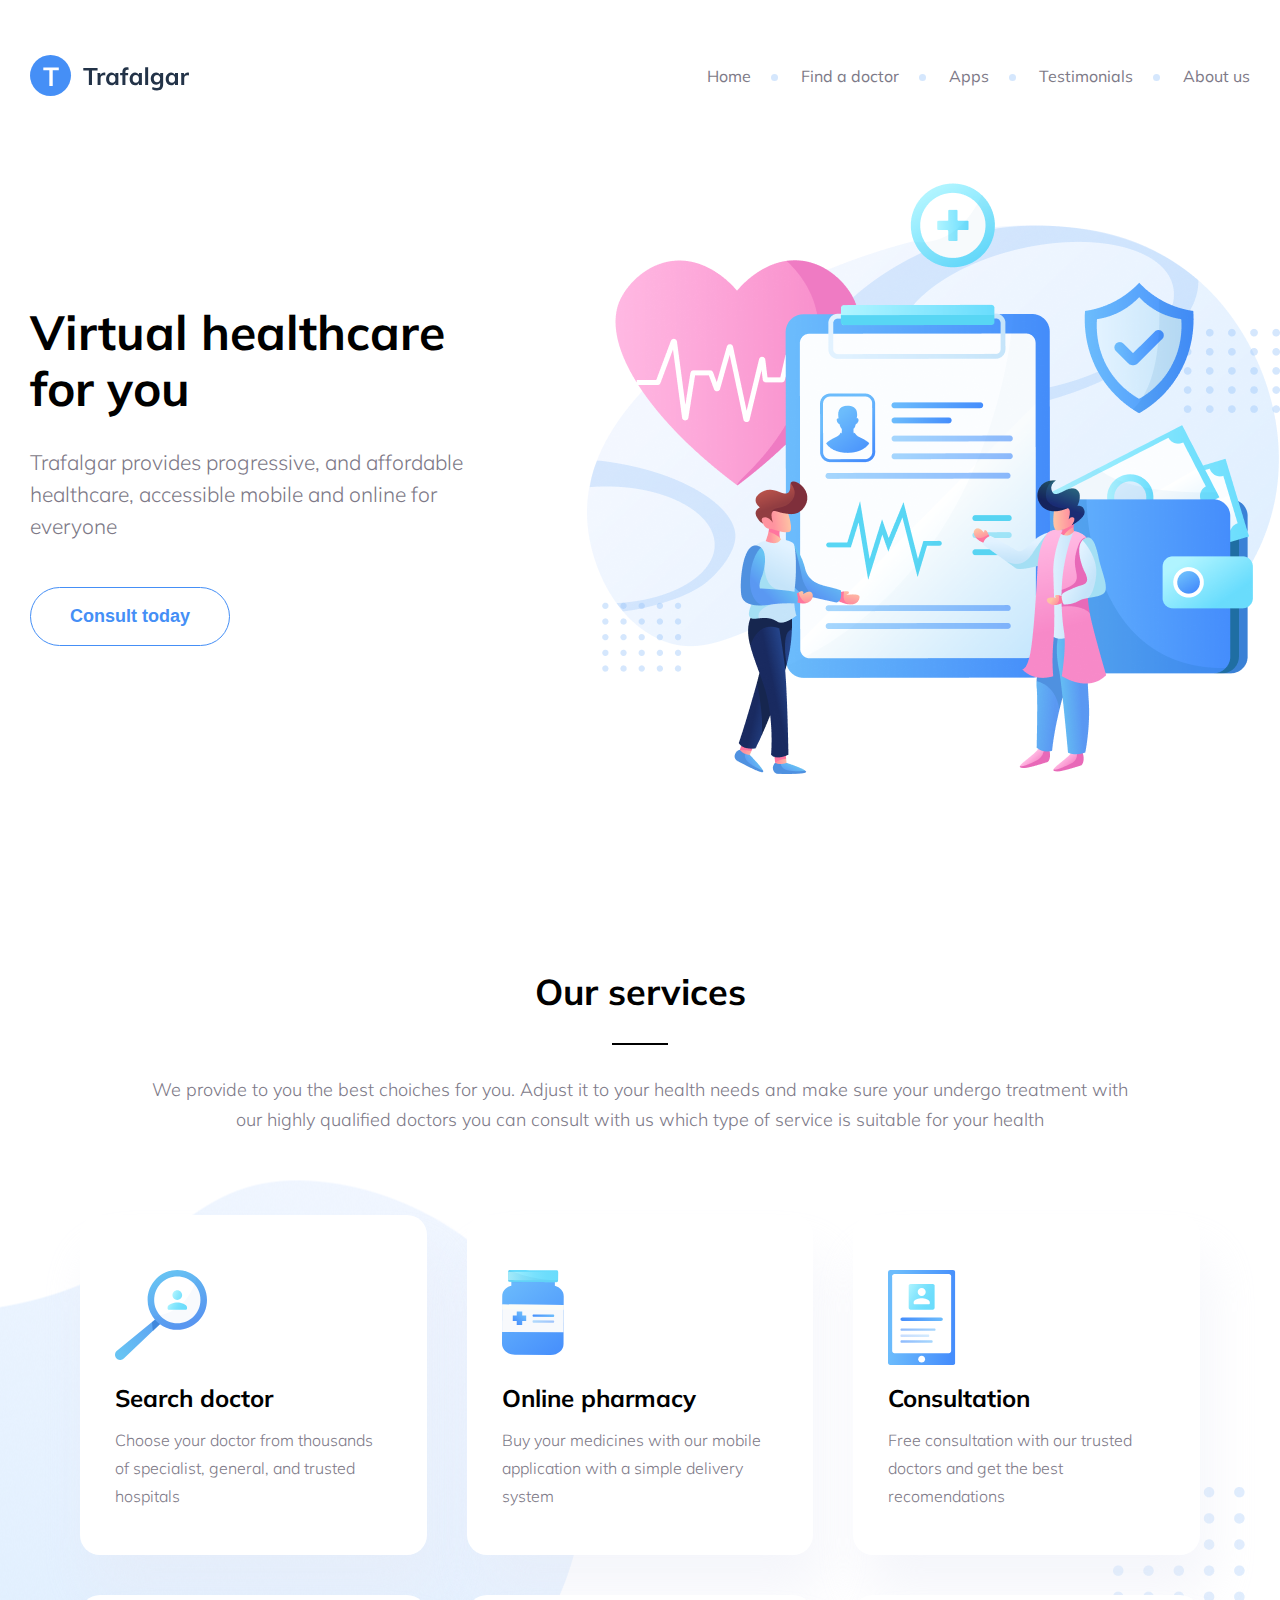
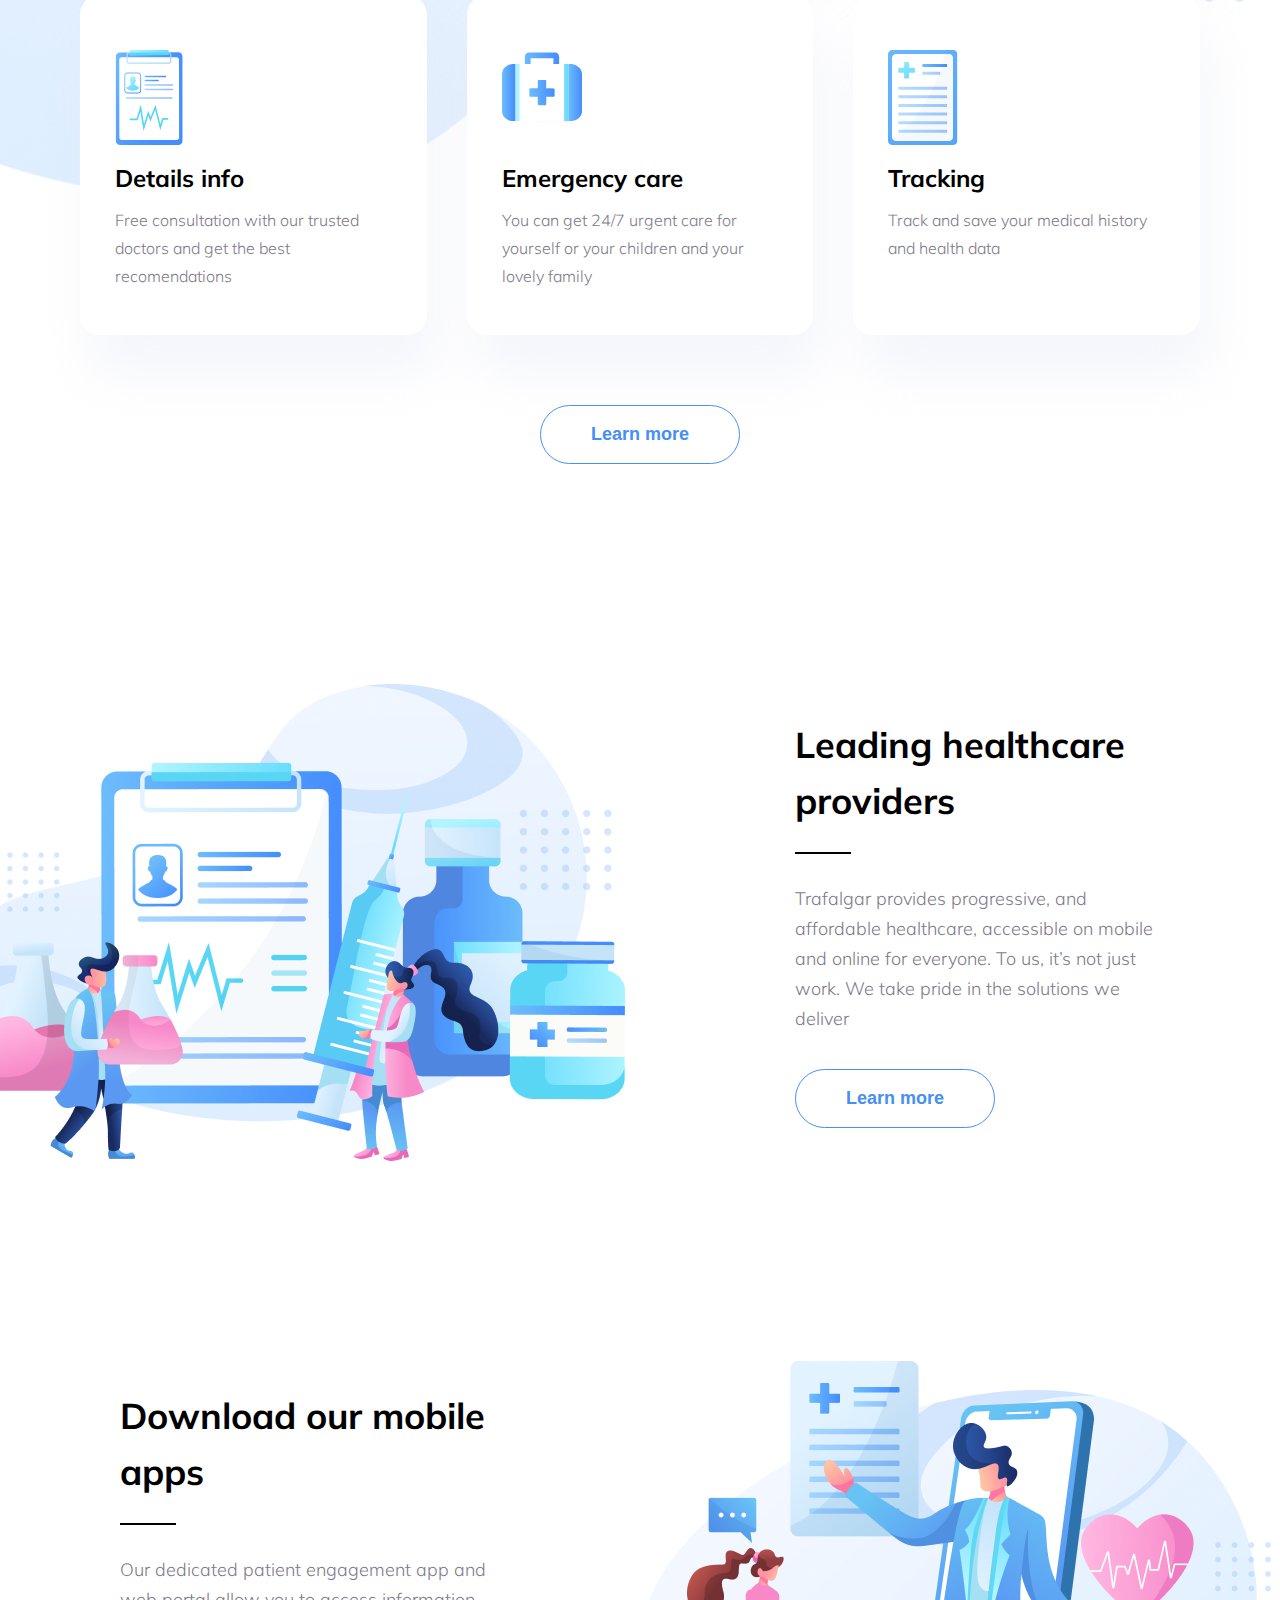
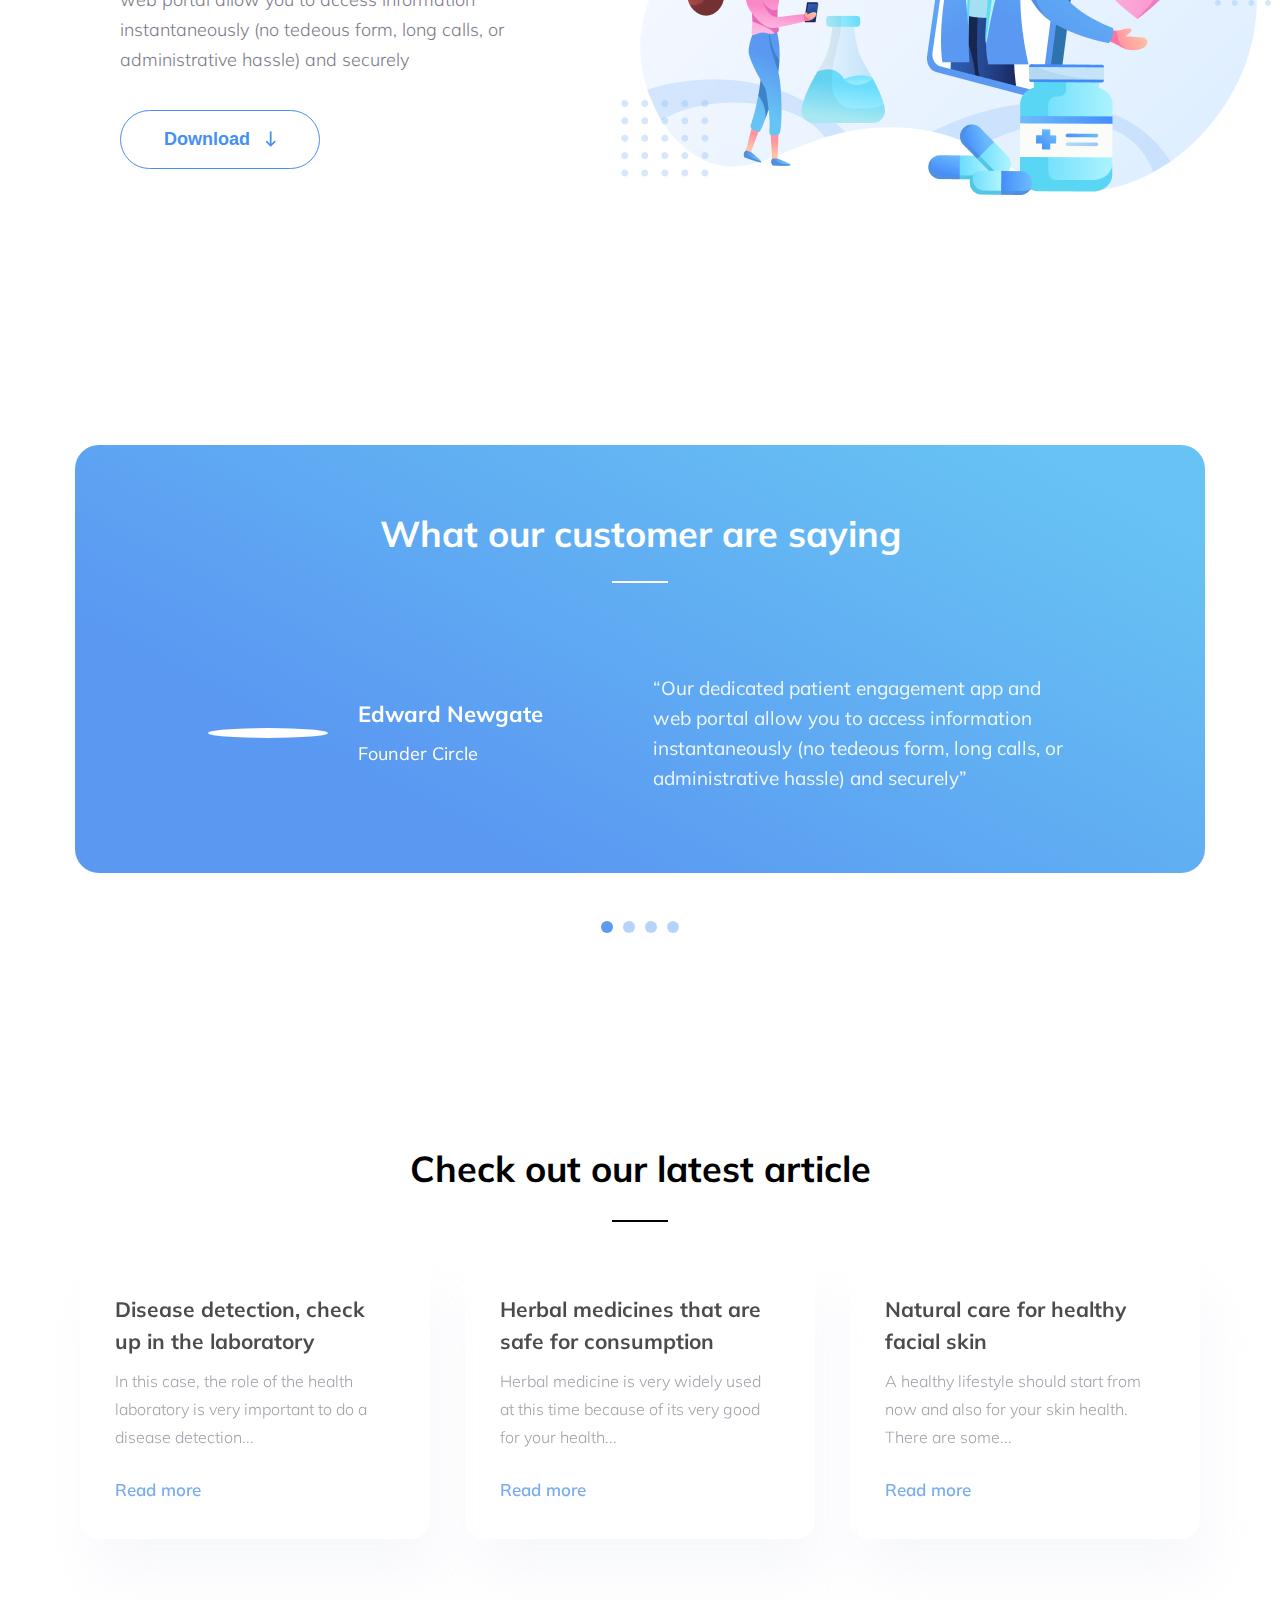
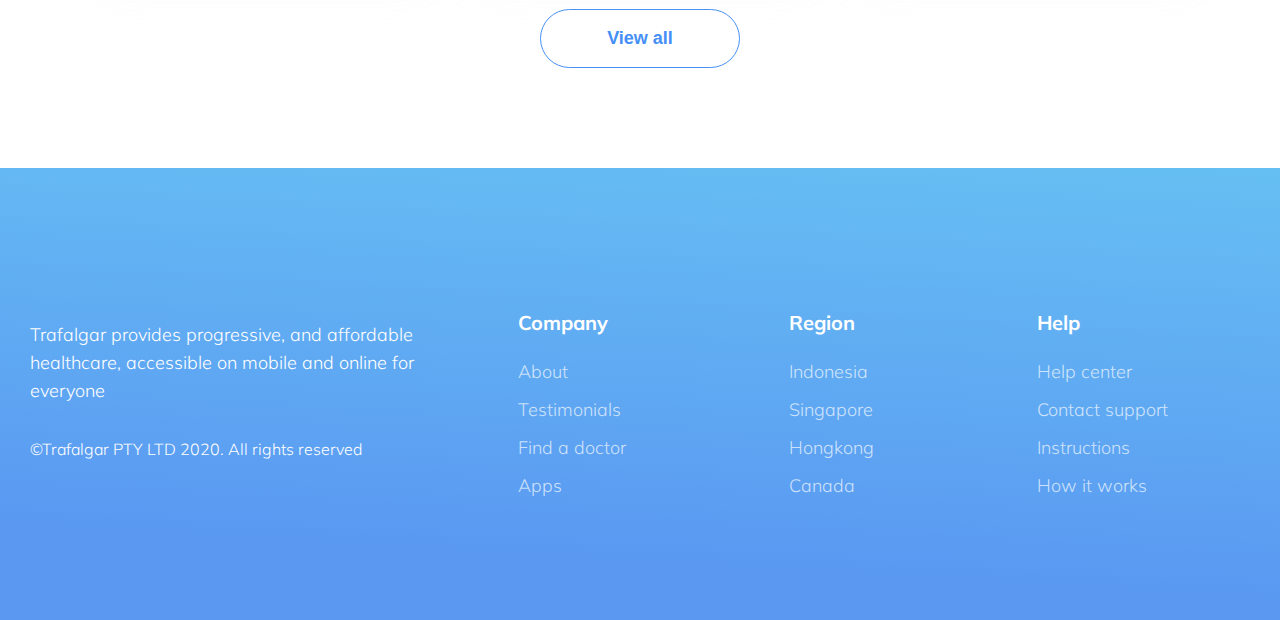
==== commit 33c6fe15: "go top button" ====
--- a/trafalgar/index.html
+++ b/trafalgar/index.html
@@ -15,9 +15,8 @@
 <body>
     <header class="header">
         <div class="header__inner container">
-            <img class="header__dots" src="img/header/dots.svg" alt="">
             <div class="header__top">
-                <img class="header__logo" src="img/header/logo.svg" alt="Logo">
+                <a href="#" class="header__link"><img class="header__logo" src="img/header/logo.svg" alt="Logo"></a>
                 <ul class="header__menu">
                     <li class="header__item"><a href="#" class="header__link">Home</a></li>
                     <li class="header__item"><a href="#" class="header__link">Find a doctor</a></li>
@@ -28,19 +27,16 @@
             </div>
             <div class="header__bottom">
                 <div class="header__bottom-left">
-                    <h2 class="header__bottom-title title">
-                        Virtual healthcare for you
-                    </h2>
+                    <h2 class="header__bottom-title title">Virtual healthcare for you</h2>
                     <p class="header__bottom-text text">
                         Trafalgar provides progressive, and affordable healthcare, accessible mobile and online for
                         everyone
                     </p>
-                    <button class="header__bottom-btn">
-                        Consult today
-                    </button>
+                    <button class="header__bottom-btn">Consult today</button>
                 </div>
                 <img class="header__bottom-img" src="img/header/people.png" alt="people">
             </div>
+            <img class="header__dots" src="img/header/dots.svg" alt="">
         </div>
     </header>
 
@@ -180,12 +176,8 @@
                     <div class="feedback__item">
                         <img class="feedback__item-img" src="img/feedback/1.jpg" alt="">
                         <div>
-                            <p class="feedback__item-name">
-                                Edward Newgate
-                            </p>
-                            <p class="feedback__item-position">
-                                Founder Circle
-                            </p>
+                            <p class="feedback__item-name">Edward Newgate</p>
+                            <p class="feedback__item-position">Founder Circle</p>
                         </div>
                         <p class="feedback__item-text">
                             “Our dedicated patient engagement app and web portal allow you to access information
@@ -195,12 +187,8 @@
                     <div class="feedback__item">
                         <img class="feedback__item-img" src="img/feedback/2.jpg" alt="">
                         <div>
-                            <p class="feedback__item-name">
-                                Vlad Sydorchuk
-                            </p>
-                            <p class="feedback__item-position">
-                                ITEA
-                            </p>
+                            <p class="feedback__item-name">Vlad Sydorchuk</p>
+                            <p class="feedback__item-position">ITEA</p>
                         </div>
                         <p class="feedback__item-text">
                             “Our dedicated patient engagement app and web portal allow you to access information
@@ -210,12 +198,8 @@
                     <div class="feedback__item">
                         <img class="feedback__item-img" src="img/feedback/3.jpg" alt="">
                         <div>
-                            <p class="feedback__item-name">
-                                Idris Elba
-                            </p>
-                            <p class="feedback__item-position">
-                                Vox
-                            </p>
+                            <p class="feedback__item-name">Idris Elba</p>
+                            <p class="feedback__item-position">Vox</p>
                         </div>
                         <p class="feedback__item-text">
                             “Our dedicated patient engagement app and web portal allow you to access information
@@ -225,12 +209,8 @@
                     <div class="feedback__item">
                         <img class="feedback__item-img" src="img/feedback/4.jpg" alt="">
                         <div>
-                            <p class="feedback__item-name">
-                                Kate Mornac
-                            </p>
-                            <p class="feedback__item-position">
-                                BMJ
-                            </p>
+                            <p class="feedback__item-name">Kate Mornac</p>
+                            <p class="feedback__item-position">BMJ</p>
                         </div>
                         <p class="feedback__item-text">
                             “Our dedicated patient engagement app and web portal allow you to access information
@@ -311,15 +291,11 @@
                     Trafalgar provides progressive, and affordable healthcare, accessible on mobile and online for
                     everyone
                 </p>
-                <p class="footer__copyright-right">
-                    ©Trafalgar PTY LTD 2020. All rights reserved
-                </p>
+                <p class="footer__copyright-right">©Trafalgar PTY LTD 2020. All rights reserved</p>
             </div>
             <ul class="footer__menu">
                 <li class="footer__menu-item">
-                    <p class="footer__menu-title">
-                        Company
-                    </p>
+                    <p class="footer__menu-title">Company</p>
                     <ul>
                         <li><a href="#">About</a></li>
                         <li><a href="#">Testimonials</a></li>
@@ -328,9 +304,7 @@
                     </ul>
                 </li>
                 <li class="footer__menu-item">
-                    <p class="footer__menu-title">
-                        Region
-                    </p>
+                    <p class="footer__menu-title">Region</p>
                     <ul>
                         <li><a href="#">Indonesia</a></li>
                         <li><a href="#">Singapore</a></li>
@@ -339,9 +313,7 @@
                     </ul>
                 </li>
                 <li class="footer__menu-item">
-                    <p class="footer__menu-title">
-                        Help
-                    </p>
+                    <p class="footer__menu-title">Help</p>
                     <ul>
                         <li><a href="#">Help center</a></li>
                         <li><a href="#">Contact support</a></li>
@@ -356,6 +328,8 @@
         </div>
     </footer>
 
+    <button class="btn__go-top"></button>
+
     <!-- jQuery -->
     <script src="https://code.jquery.com/jquery-3.5.1.min.js"></script>
     <!-- Slick -->
--- a/trafalgar/css/style.css
+++ b/trafalgar/css/style.css
@@ -115,7 +115,7 @@
 }
 
 .header__item:hover {
-  color: #428df5;
+  color: #3975c8;
 }
 
 .header__item::after {
@@ -597,7 +597,7 @@
 }
 
 .footer__menu-item {
-  color: #FFFFFF;
+  color: #ffffff;
 }
 
 .footer__menu-item p {
@@ -610,6 +610,11 @@
   font-weight: 300;
   font-size: 18px;
   line-height: 38px;
+  color: rgba(255, 255, 255, 0.7);
+}
+
+.footer__menu-item li:hover {
+  color: white;
 }
 
 .footer__dots-right {
@@ -623,3 +628,35 @@
   bottom: -115px;
   left: -150px;
 }
+
+.btn__go-top {
+  position: fixed;
+  display: none;
+  left: 20px;
+  bottom: 50px;
+  padding: 35px;
+  background-color: #f0f0f05b;
+  border-radius: 50%;
+  cursor: pointer;
+  outline: none;
+  border: none;
+  transition: all .3s;
+  width: 30px;
+  height: 30px;
+  background-image: url("../img/rocket.svg");
+  background-repeat: no-repeat;
+  background-position: center top 5px;
+  background-size: 55px;
+}
+
+.btn__go-top:hover {
+  background-color: #e6e6e6af;
+  background-image: url("../img/rocket.svg"), url("../img/rocket-fire.svg");
+  background-repeat: no-repeat, no-repeat;
+  background-position: center top 5px, center bottom 5px;
+  background-size: 55px, 12px;
+}
+
+.btn__go-top--show {
+  display: block;
+}
